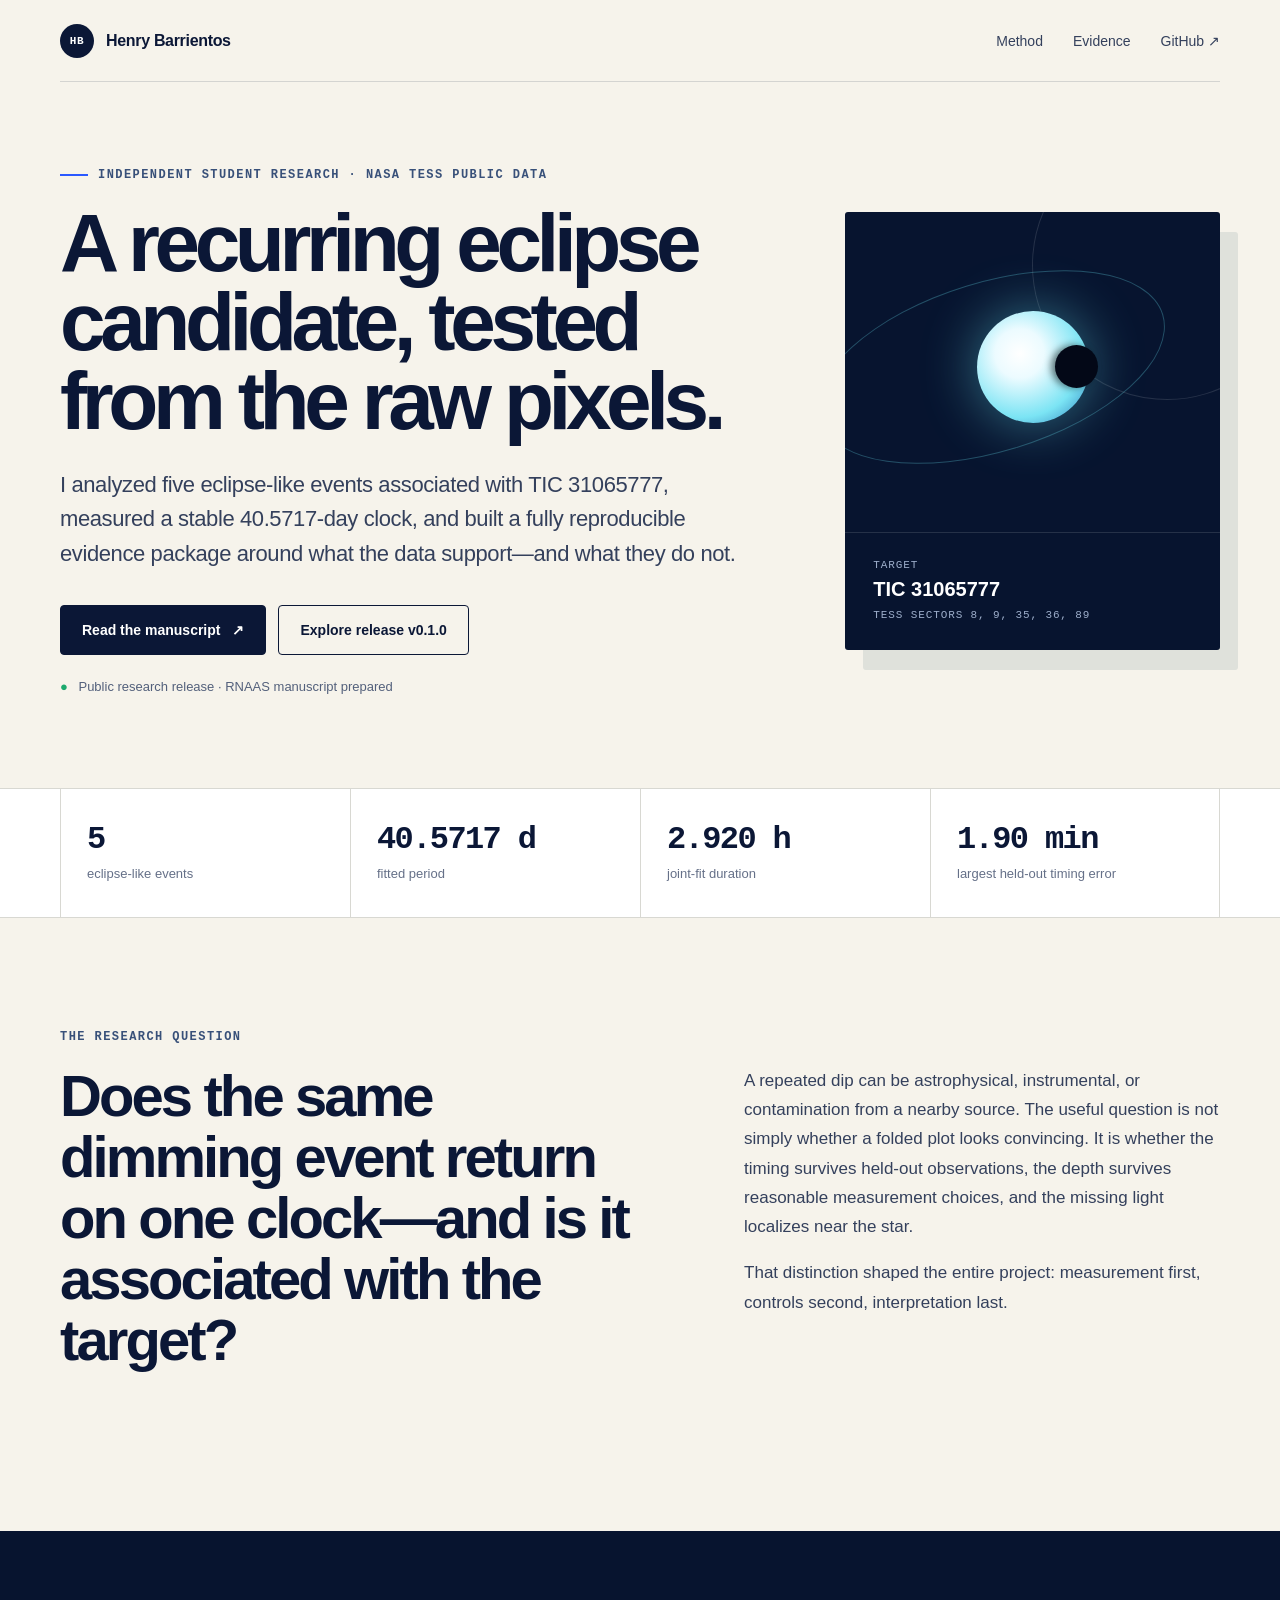
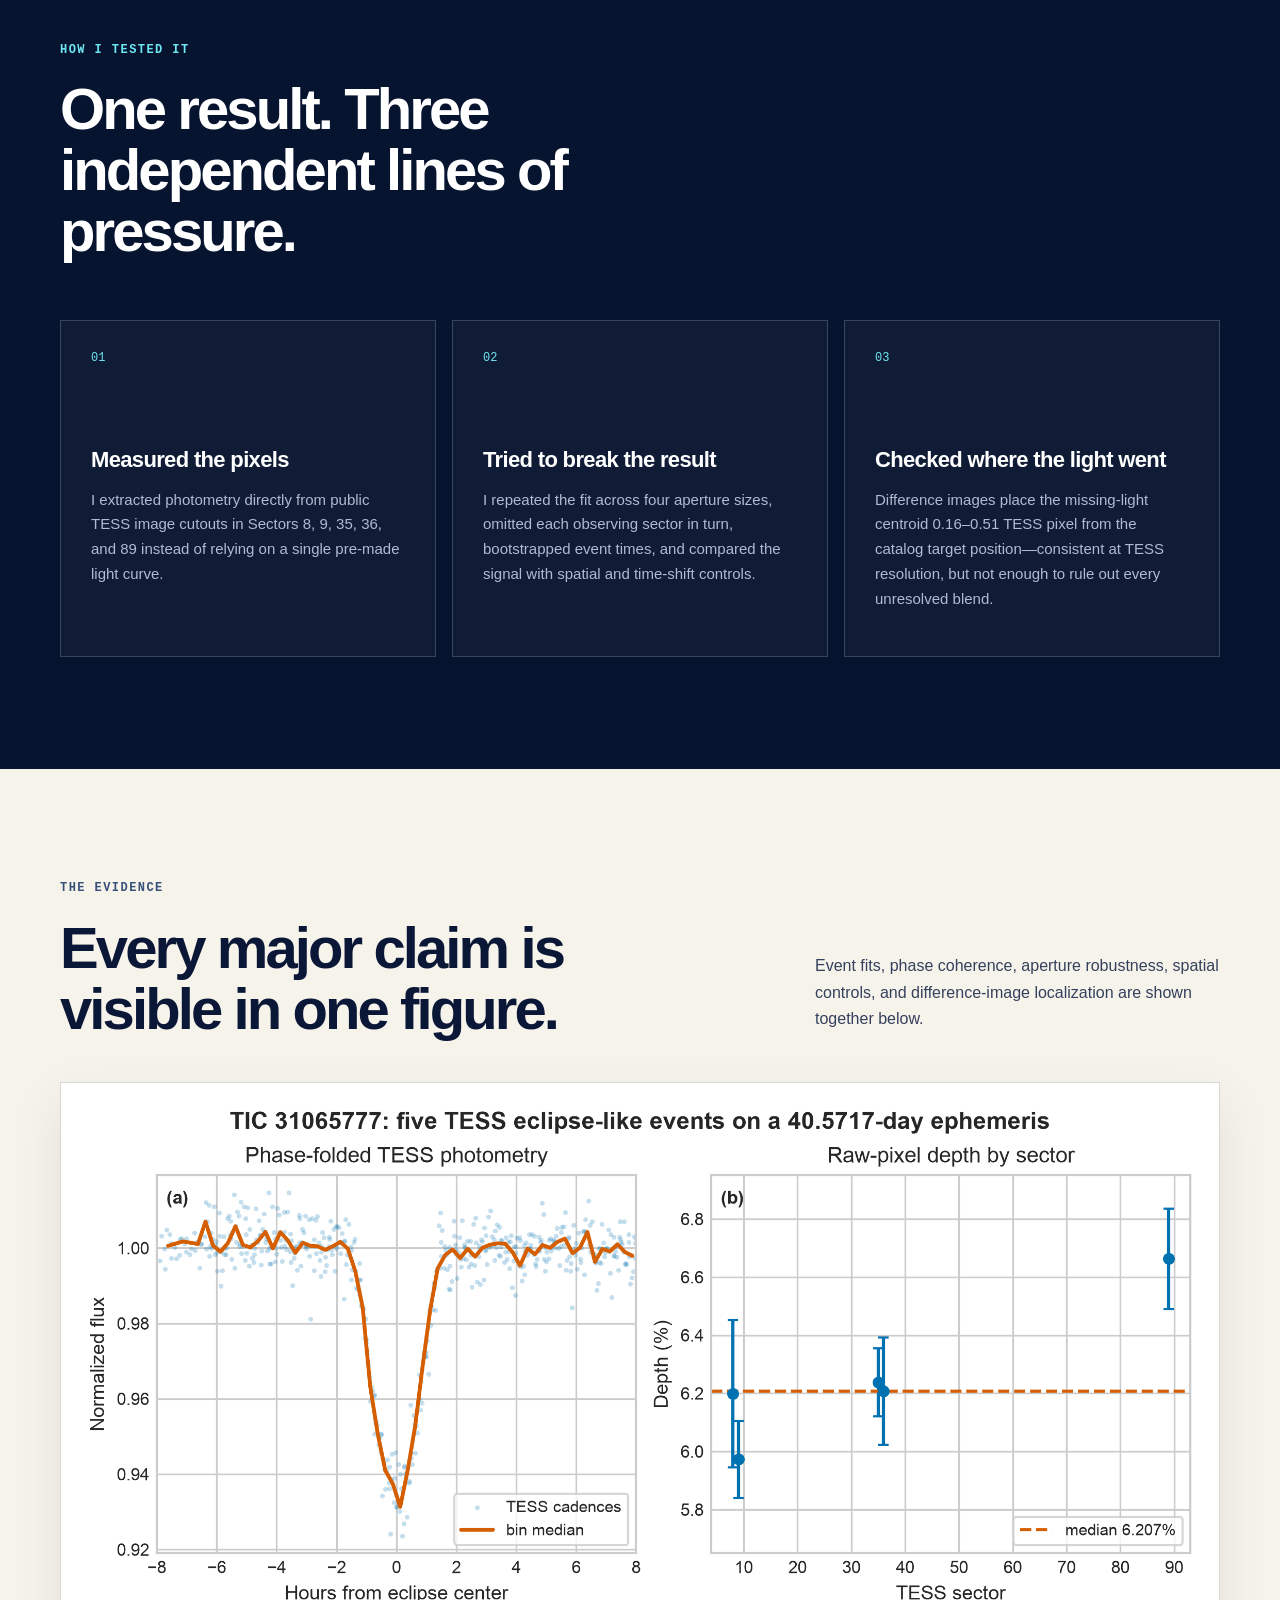
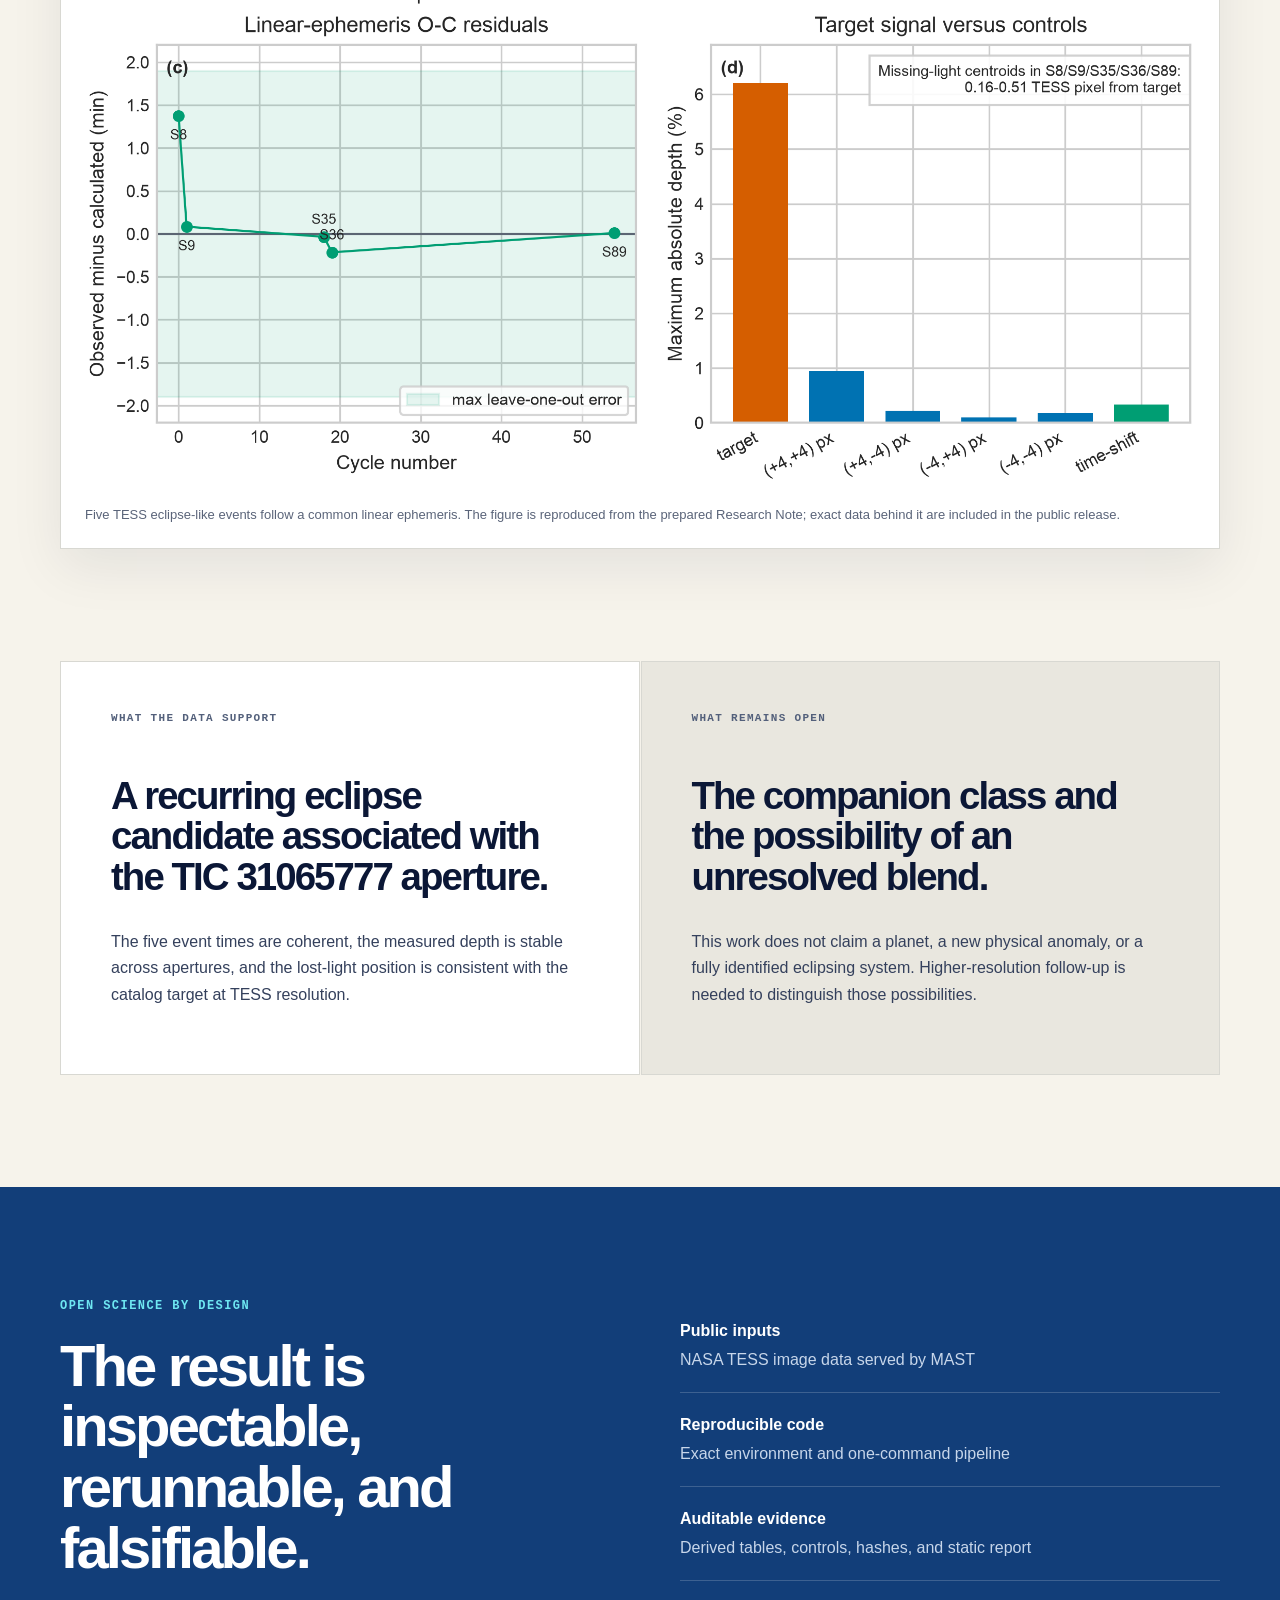
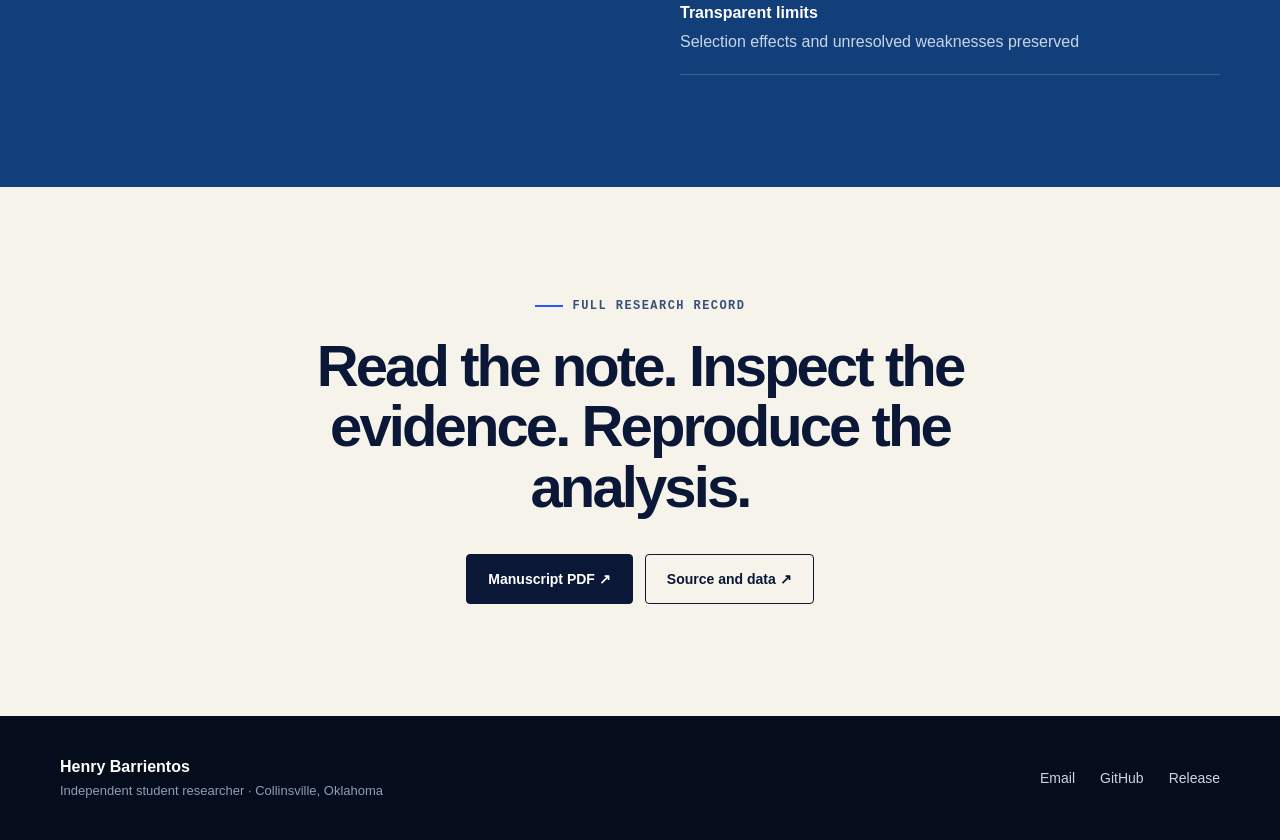
==== docs/index.html @ 2b852745 "Add public research project page" ====
<!doctype html>
<html lang="en">
<head>
  <meta charset="utf-8">
  <meta name="viewport" content="width=device-width, initial-scale=1">
  <title>TIC 31065777 Eclipse Candidate | Henry Barrientos</title>
  <meta name="description" content="An independent, reproducible TESS raw-pixel study of five eclipse-like events associated with TIC 31065777.">
  <meta property="og:type" content="website">
  <meta property="og:title" content="A recurring eclipse candidate, tested from the raw pixels">
  <meta property="og:description" content="Five TESS events, one 40.5717-day clock, and a fully reproducible evidence package by Henry Barrientos.">
  <meta property="og:image" content="https://henrybarrientos27.github.io/tic-31065777-eclipse/og.png">
  <meta name="twitter:card" content="summary_large_image">
  <link rel="stylesheet" href="styles.css">
</head>
<body>
<main>
  <nav class="nav shell" aria-label="Primary navigation">
    <a class="identity" href="#top" aria-label="Henry Barrientos research home">
      <span class="identity-mark" aria-hidden="true">HB</span><span>Henry Barrientos</span>
    </a>
    <div class="nav-links">
      <a href="#method">Method</a><a href="#evidence">Evidence</a>
      <a href="https://github.com/henrybarrientos27/tic-31065777-eclipse">GitHub ↗</a>
    </div>
  </nav>

  <section class="hero shell" id="top">
    <div class="hero-copy">
      <p class="eyebrow"><span></span> Independent student research · NASA TESS public data</p>
      <h1>A recurring eclipse candidate, tested from the raw pixels.</h1>
      <p class="lede">I analyzed five eclipse-like events associated with TIC 31065777, measured a stable 40.5717-day clock, and built a fully reproducible evidence package around what the data support—and what they do not.</p>
      <div class="actions">
        <a class="button primary" href="https://github.com/henrybarrientos27/tic-31065777-eclipse/releases/download/v0.1.0/tic_31065777_rnaas.pdf">Read the manuscript <span aria-hidden="true">↗</span></a>
        <a class="button secondary" href="https://github.com/henrybarrientos27/tic-31065777-eclipse/releases/tag/v0.1.0">Explore release v0.1.0</a>
      </div>
      <p class="status"><span aria-hidden="true">●</span> Public research release · RNAAS manuscript prepared</p>
    </div>
    <aside class="orbit-card" aria-label="Project summary">
      <div class="orbit-visual" aria-hidden="true">
        <div class="orbit orbit-one"></div><div class="orbit orbit-two"></div>
        <div class="star"></div><div class="occulting-body"></div>
      </div>
      <div class="orbit-caption"><span>Target</span><strong>TIC 31065777</strong><small>TESS Sectors 8, 9, 35, 36, 89</small></div>
    </aside>
  </section>

  <section class="metrics" aria-label="Key measurements">
    <div class="shell metric-grid">
      <div class="metric"><strong>5</strong><span>eclipse-like events</span></div>
      <div class="metric"><strong>40.5717 d</strong><span>fitted period</span></div>
      <div class="metric"><strong>2.920 h</strong><span>joint-fit duration</span></div>
      <div class="metric"><strong>1.90 min</strong><span>largest held-out timing error</span></div>
    </div>
  </section>

  <section class="section shell question">
    <p class="section-label">The research question</p>
    <div class="two-column">
      <h2>Does the same dimming event return on one clock—and is it associated with the target?</h2>
      <div>
        <p>A repeated dip can be astrophysical, instrumental, or contamination from a nearby source. The useful question is not simply whether a folded plot looks convincing. It is whether the timing survives held-out observations, the depth survives reasonable measurement choices, and the missing light localizes near the star.</p>
        <p>That distinction shaped the entire project: measurement first, controls second, interpretation last.</p>
      </div>
    </div>
  </section>

  <section class="section method-wrap" id="method">
    <div class="shell">
      <p class="section-label light">How I tested it</p>
      <h2 class="method-heading">One result. Three independent lines of pressure.</h2>
      <div class="method-grid">
        <article class="method-card"><span class="method-number">01</span><h3>Measured the pixels</h3><p>I extracted photometry directly from public TESS image cutouts in Sectors 8, 9, 35, 36, and 89 instead of relying on a single pre-made light curve.</p></article>
        <article class="method-card"><span class="method-number">02</span><h3>Tried to break the result</h3><p>I repeated the fit across four aperture sizes, omitted each observing sector in turn, bootstrapped event times, and compared the signal with spatial and time-shift controls.</p></article>
        <article class="method-card"><span class="method-number">03</span><h3>Checked where the light went</h3><p>Difference images place the missing-light centroid 0.16–0.51 TESS pixel from the catalog target position—consistent at TESS resolution, but not enough to rule out every unresolved blend.</p></article>
      </div>
    </div>
  </section>

  <section class="section shell" id="evidence">
    <div class="evidence-header">
      <div><p class="section-label">The evidence</p><h2>Every major claim is visible in one figure.</h2></div>
      <p>Event fits, phase coherence, aperture robustness, spatial controls, and difference-image localization are shown together below.</p>
    </div>
    <figure class="research-figure">
      <img src="tic-31065777-analysis.png" alt="Multipanel scientific figure showing five TESS eclipse events, their phase-folded alignment, aperture robustness, control measurements, and centroid localization near TIC 31065777.">
      <figcaption>Five TESS eclipse-like events follow a common linear ephemeris. The figure is reproduced from the prepared Research Note; exact data behind it are included in the public release.</figcaption>
    </figure>
  </section>

  <section class="section shell conclusion">
    <div class="claim supported"><p class="claim-kicker">What the data support</p><h2>A recurring eclipse candidate associated with the TIC 31065777 aperture.</h2><p>The five event times are coherent, the measured depth is stable across apertures, and the lost-light position is consistent with the catalog target at TESS resolution.</p></div>
    <div class="claim open"><p class="claim-kicker">What remains open</p><h2>The companion class and the possibility of an unresolved blend.</h2><p>This work does not claim a planet, a new physical anomaly, or a fully identified eclipsing system. Higher-resolution follow-up is needed to distinguish those possibilities.</p></div>
  </section>

  <section class="section open-science">
    <div class="shell open-grid">
      <div><p class="section-label light">Open science by design</p><h2>The result is inspectable, rerunnable, and falsifiable.</h2></div>
      <ul>
        <li><span>Public inputs</span> NASA TESS image data served by MAST</li>
        <li><span>Reproducible code</span> Exact environment and one-command pipeline</li>
        <li><span>Auditable evidence</span> Derived tables, controls, hashes, and static report</li>
        <li><span>Transparent limits</span> Selection effects and unresolved weaknesses preserved</li>
      </ul>
    </div>
  </section>

  <section class="section shell final-cta">
    <p class="eyebrow"><span></span> Full research record</p>
    <h2>Read the note. Inspect the evidence. Reproduce the analysis.</h2>
    <div class="actions centered">
      <a class="button primary" href="https://github.com/henrybarrientos27/tic-31065777-eclipse/releases/download/v0.1.0/tic_31065777_rnaas.pdf">Manuscript PDF ↗</a>
      <a class="button secondary" href="https://github.com/henrybarrientos27/tic-31065777-eclipse">Source and data ↗</a>
    </div>
  </section>

  <footer>
    <div class="shell footer-grid">
      <div><strong>Henry Barrientos</strong><p>Independent student researcher · Collinsville, Oklahoma</p></div>
      <div class="footer-links"><a href="mailto:henrywaynebarrientos@gmail.com">Email</a><a href="https://github.com/henrybarrientos27/tic-31065777-eclipse">GitHub</a><a href="https://github.com/henrybarrientos27/tic-31065777-eclipse/releases/tag/v0.1.0">Release</a></div>
    </div>
  </footer>
</main>
</body>
</html>
---- docs/styles.css ----
:root {
  --font-geist-sans: Inter, ui-sans-serif, -apple-system, BlinkMacSystemFont, "Segoe UI", sans-serif;
  --font-geist-mono: "SFMono-Regular", Consolas, "Liberation Mono", monospace;
  --ink: #0b1736;
  --ink-soft: #34405c;
  --navy: #07142f;
  --blue: #2a58ff;
  --cyan: #6ee7f2;
  --paper: #f6f3eb;
  --white: #ffffff;
  --line: #d8d8d2;
}

* { box-sizing: border-box; }

html { scroll-behavior: smooth; }

body {
  margin: 0;
  background: var(--paper);
  color: var(--ink);
  font-family: var(--font-geist-sans), Arial, sans-serif;
  -webkit-font-smoothing: antialiased;
}

a { color: inherit; text-decoration: none; }

.shell { width: min(1160px, calc(100% - 48px)); margin-inline: auto; }

.nav {
  min-height: 82px;
  display: flex;
  align-items: center;
  justify-content: space-between;
  border-bottom: 1px solid rgba(11, 23, 54, .14);
}

.identity { display: inline-flex; align-items: center; gap: 12px; font-weight: 700; letter-spacing: -.02em; }
.identity-mark {
  display: grid; place-items: center; width: 34px; height: 34px;
  border-radius: 50%; background: var(--ink); color: white;
  font: 700 11px var(--font-geist-mono), monospace; letter-spacing: .06em;
}
.nav-links { display: flex; gap: 30px; font-size: 14px; color: var(--ink-soft); }
.nav-links a:hover, .footer-links a:hover { color: var(--blue); }

.hero {
  min-height: 680px;
  display: grid;
  grid-template-columns: 1.3fr .7fr;
  align-items: center;
  gap: clamp(48px, 7vw, 92px);
  padding-block: 86px 94px;
}

.eyebrow, .section-label {
  margin: 0 0 22px;
  font: 650 12px/1.2 var(--font-geist-mono), monospace;
  letter-spacing: .12em;
  text-transform: uppercase;
  color: #385079;
}
.eyebrow { display: flex; align-items: center; gap: 10px; }
.eyebrow span { width: 28px; height: 2px; background: var(--blue); }

h1, h2, h3, p { margin-top: 0; }
h1 {
  max-width: 800px;
  margin-bottom: 28px;
  font-size: clamp(52px, 6.4vw, 86px);
  line-height: .96;
  letter-spacing: -.066em;
  font-weight: 690;
}
.lede {
  max-width: 700px;
  margin-bottom: 34px;
  color: var(--ink-soft);
  font-size: clamp(18px, 2vw, 22px);
  line-height: 1.55;
  letter-spacing: -.018em;
}
.actions { display: flex; flex-wrap: wrap; gap: 12px; }
.button {
  min-height: 50px;
  display: inline-flex;
  align-items: center;
  justify-content: center;
  gap: 12px;
  padding: 0 21px;
  border: 1px solid var(--ink);
  border-radius: 4px;
  font-size: 14px;
  font-weight: 680;
  transition: transform .15s ease, box-shadow .15s ease, background .15s ease;
}
.button:hover { transform: translateY(-2px); box-shadow: 0 8px 22px rgba(11, 23, 54, .12); }
.button.primary { background: var(--ink); color: white; }
.button.primary:hover { background: var(--blue); border-color: var(--blue); }
.button.secondary { background: transparent; }
.status { margin: 24px 0 0; color: #53607b; font-size: 13px; }
.status span { color: #1ca96d; margin-right: 7px; }

.orbit-card {
  min-height: 430px;
  display: flex;
  flex-direction: column;
  justify-content: space-between;
  overflow: hidden;
  background: var(--navy);
  color: white;
  border-radius: 3px;
  box-shadow: 18px 20px 0 #dfe1db;
}
.orbit-visual { position: relative; flex: 1; min-height: 320px; }
.orbit {
  position: absolute; border: 1px solid rgba(110, 231, 242, .28); border-radius: 50%;
  transform: rotate(-17deg);
}
.orbit-one { width: 360px; height: 170px; left: -34px; top: 70px; }
.orbit-two { width: 270px; height: 270px; right: -82px; top: -82px; border-color: rgba(255,255,255,.12); }
.star {
  position: absolute; width: 112px; height: 112px; border-radius: 50%; left: calc(50% - 56px); top: 99px;
  background: radial-gradient(circle at 38% 38%, #fff, #ecfbff 25%, #7be4f4 65%, #2476b7 100%);
  box-shadow: 0 0 55px rgba(110,231,242,.46);
}
.occulting-body {
  position: absolute; width: 43px; height: 43px; border-radius: 50%; background: #030817;
  left: calc(50% + 22px); top: 133px; box-shadow: -4px 0 7px rgba(0,0,0,.5);
}
.orbit-caption { padding: 26px 28px 29px; border-top: 1px solid rgba(255,255,255,.12); }
.orbit-caption span, .orbit-caption small { display: block; color: #9daecb; font: 11px var(--font-geist-mono), monospace; letter-spacing: .08em; text-transform: uppercase; }
.orbit-caption strong { display: block; margin: 7px 0 8px; font-size: 20px; }

.metrics { background: var(--white); border-block: 1px solid var(--line); }
.metric-grid { display: grid; grid-template-columns: repeat(4, 1fr); }
.metric { padding: 35px 26px; border-left: 1px solid var(--line); }
.metric:last-child { border-right: 1px solid var(--line); }
.metric strong { display: block; margin-bottom: 8px; font: 650 clamp(24px, 2.5vw, 35px)/1 var(--font-geist-mono), monospace; color: var(--ink); letter-spacing: -.05em; }
.metric span { color: #657088; font-size: 13px; }

.section { padding-block: 112px; }
.section h2 { font-size: clamp(34px, 4.6vw, 58px); line-height: 1.05; letter-spacing: -.05em; }
.two-column { display: grid; grid-template-columns: 1.1fr .9fr; gap: clamp(40px, 8vw, 110px); }
.two-column p { color: var(--ink-soft); font-size: 17px; line-height: 1.72; }

.method-wrap { background: var(--navy); color: white; }
.section-label.light { color: var(--cyan); }
.method-heading { max-width: 680px; margin-bottom: 58px; }
.method-grid { display: grid; grid-template-columns: repeat(3, 1fr); gap: 16px; }
.method-card { min-height: 330px; padding: 30px; border: 1px solid rgba(255,255,255,.18); background: rgba(255,255,255,.035); }
.method-number { display: block; margin-bottom: 82px; color: var(--cyan); font: 12px var(--font-geist-mono), monospace; }
.method-card h3 { margin-bottom: 15px; font-size: 22px; letter-spacing: -.03em; }
.method-card p { color: #aebbd0; line-height: 1.65; font-size: 15px; }

.evidence-header { display: grid; grid-template-columns: 1.25fr .75fr; align-items: end; gap: 80px; margin-bottom: 42px; }
.evidence-header h2 { margin-bottom: 0; }
.evidence-header > p { margin-bottom: 7px; color: var(--ink-soft); line-height: 1.65; }
.research-figure { margin: 0; background: white; padding: 22px; border: 1px solid var(--line); box-shadow: 0 18px 50px rgba(11, 23, 54, .08); }
.research-figure img { width: 100%; height: auto; display: block; }
.research-figure figcaption { padding: 18px 2px 1px; color: #5a6479; font-size: 13px; line-height: 1.55; }

.conclusion { display: grid; grid-template-columns: 1fr 1fr; gap: 1px; padding-top: 0; }
.claim { padding: 50px; border: 1px solid var(--line); }
.claim.supported { background: var(--white); }
.claim.open { background: #e9e7df; }
.claim-kicker { margin-bottom: 52px; font: 650 11px var(--font-geist-mono), monospace; color: #53607b; letter-spacing: .12em; text-transform: uppercase; }
.claim h2 { font-size: clamp(28px, 3vw, 42px); }
.claim > p:last-child { color: var(--ink-soft); line-height: 1.65; }

.open-science { background: #123e79; color: white; }
.open-grid { display: grid; grid-template-columns: 1fr 1fr; gap: 80px; }
.open-grid h2 { margin-bottom: 0; }
.open-grid ul { margin: 0; padding: 0; list-style: none; }
.open-grid li { padding: 20px 0; border-bottom: 1px solid rgba(255,255,255,.18); color: #c7d6ea; line-height: 1.5; }
.open-grid li span { display: block; margin-bottom: 5px; color: white; font-weight: 700; }

.final-cta { text-align: center; }
.final-cta .eyebrow { justify-content: center; }
.final-cta h2 { max-width: 800px; margin: 0 auto 36px; }
.actions.centered { justify-content: center; }

footer { background: #050c1c; color: white; padding-block: 42px; }
.footer-grid { display: flex; justify-content: space-between; align-items: center; gap: 30px; }
.footer-grid p { margin: 7px 0 0; color: #8f9db4; font-size: 13px; }
.footer-links { display: flex; gap: 25px; color: #cbd4e1; font-size: 14px; }

@media (max-width: 900px) {
  .hero { grid-template-columns: 1fr; padding-top: 66px; }
  .orbit-card { min-height: 390px; width: min(100%, 520px); }
  .metric-grid { grid-template-columns: repeat(2, 1fr); }
  .metric:nth-child(2) { border-right: 1px solid var(--line); }
  .metric:nth-child(-n+2) { border-bottom: 1px solid var(--line); }
  .two-column, .evidence-header, .open-grid { grid-template-columns: 1fr; gap: 30px; }
  .method-grid { grid-template-columns: 1fr; }
  .method-card { min-height: 0; }
  .method-number { margin-bottom: 45px; }
  .conclusion { grid-template-columns: 1fr; }
}

@media (max-width: 620px) {
  .shell { width: min(100% - 30px, 1160px); }
  .nav { min-height: 72px; }
  .nav-links a:not(:last-child) { display: none; }
  h1 { font-size: clamp(46px, 14vw, 66px); }
  .hero { min-height: auto; padding-block: 58px 70px; }
  .orbit-card { box-shadow: 9px 11px 0 #dfe1db; }
  .metric { padding: 25px 16px; }
  .section { padding-block: 78px; }
  .method-card, .claim { padding: 28px; }
  .research-figure { padding: 10px; }
  .footer-grid { align-items: flex-start; flex-direction: column; }
}

@media (prefers-reduced-motion: reduce) {
  html { scroll-behavior: auto; }
  .button { transition: none; }
}
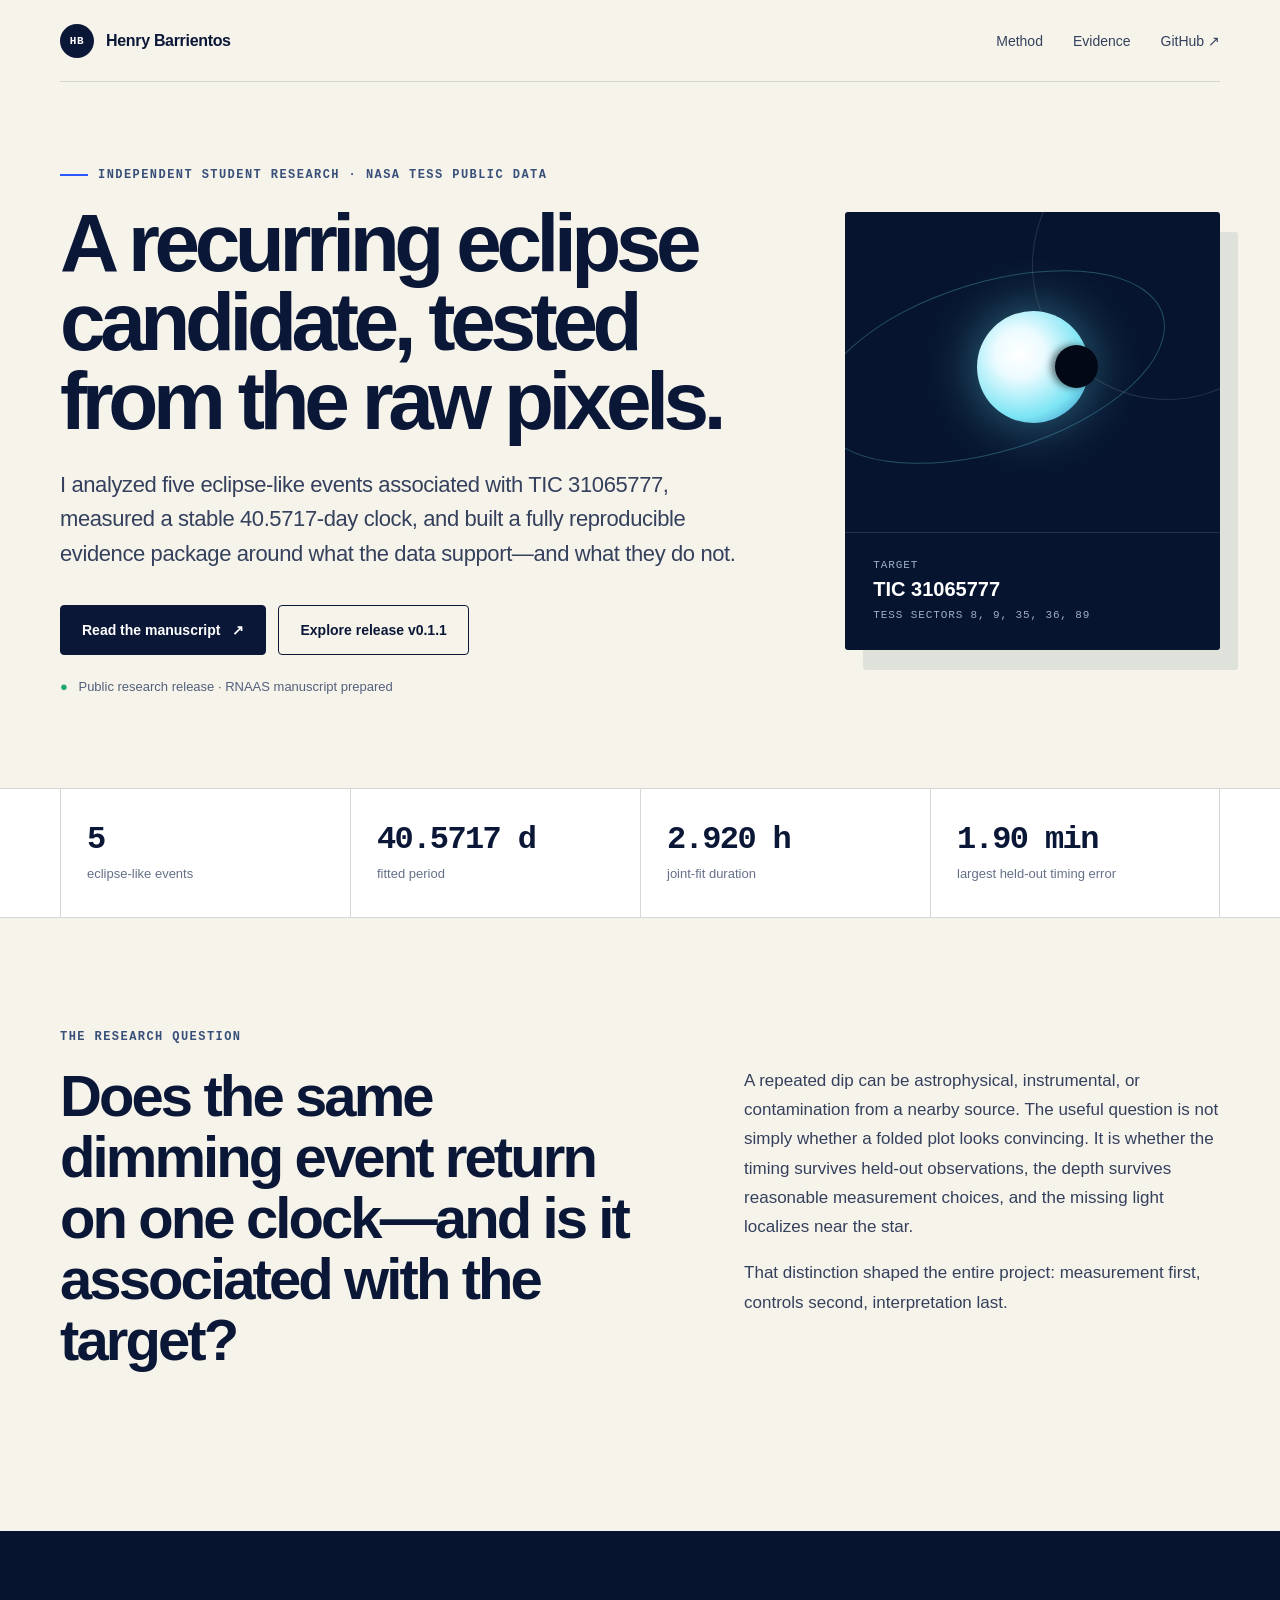
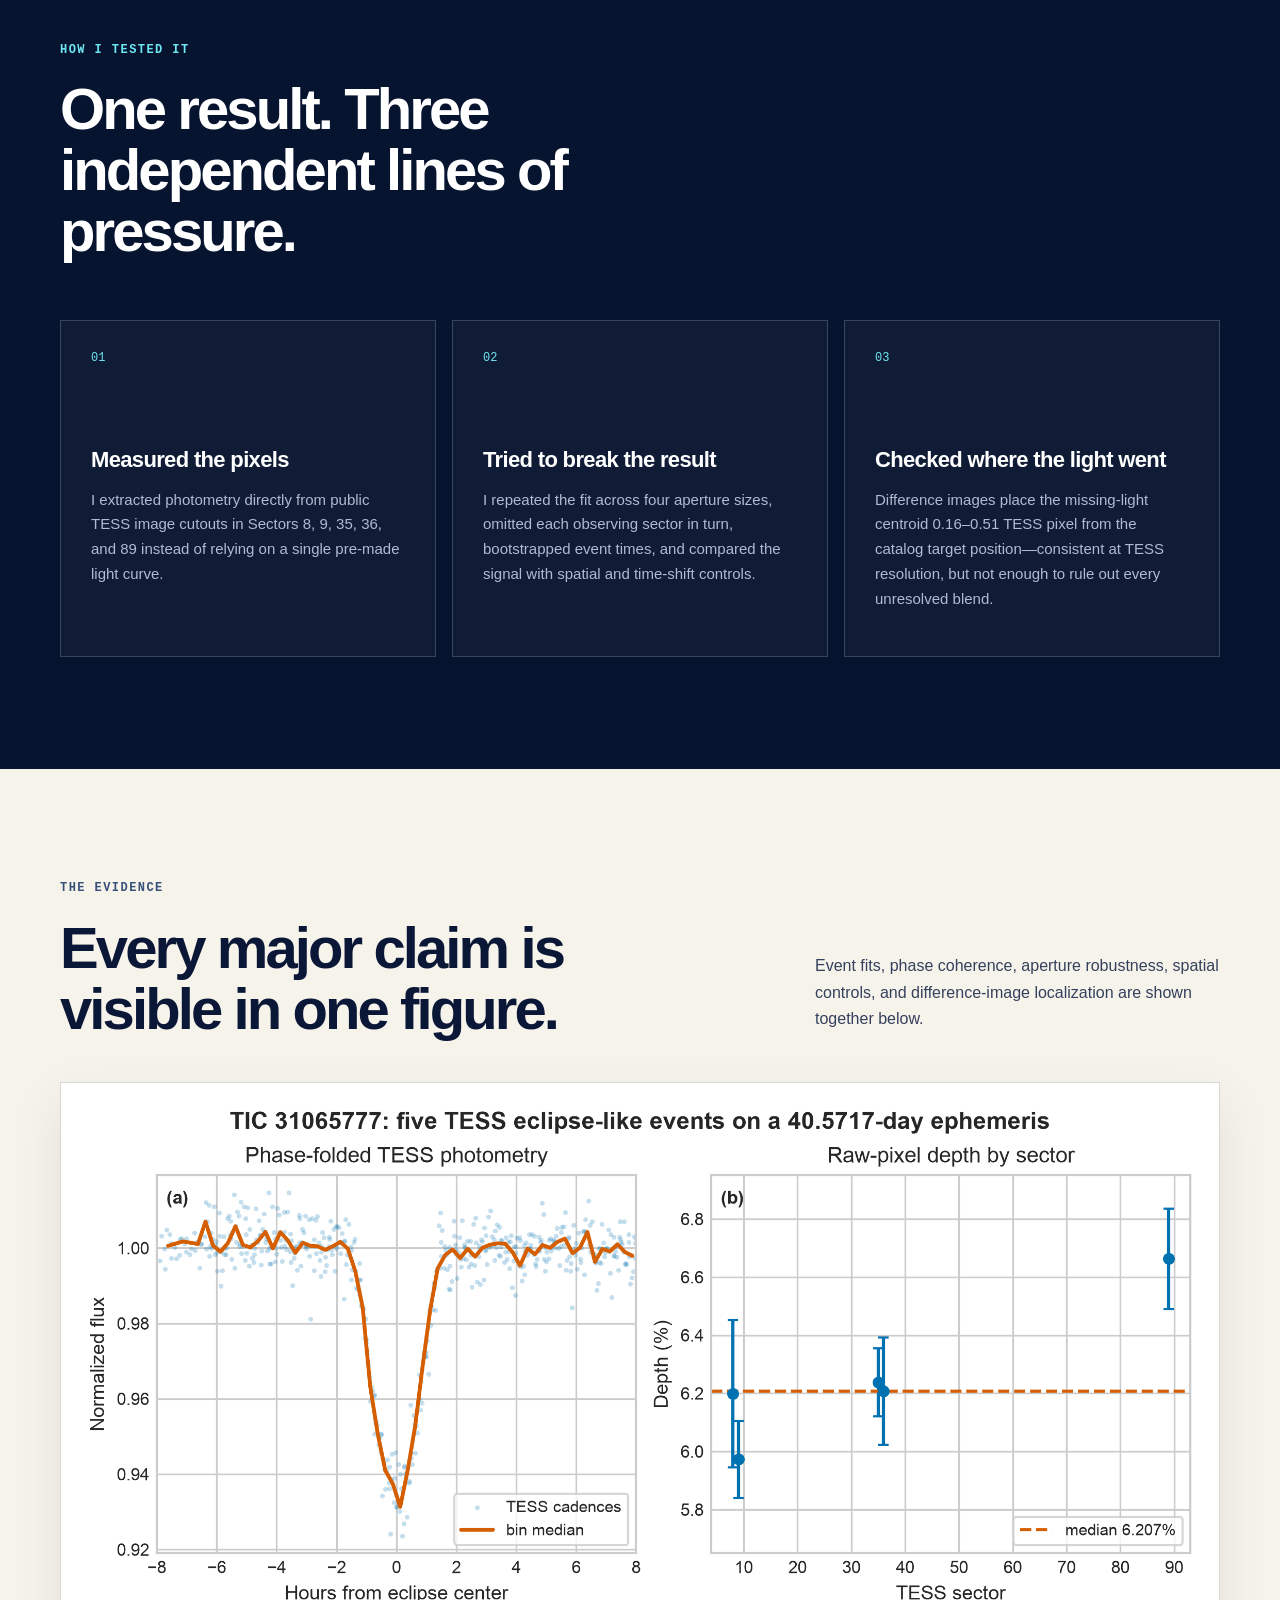
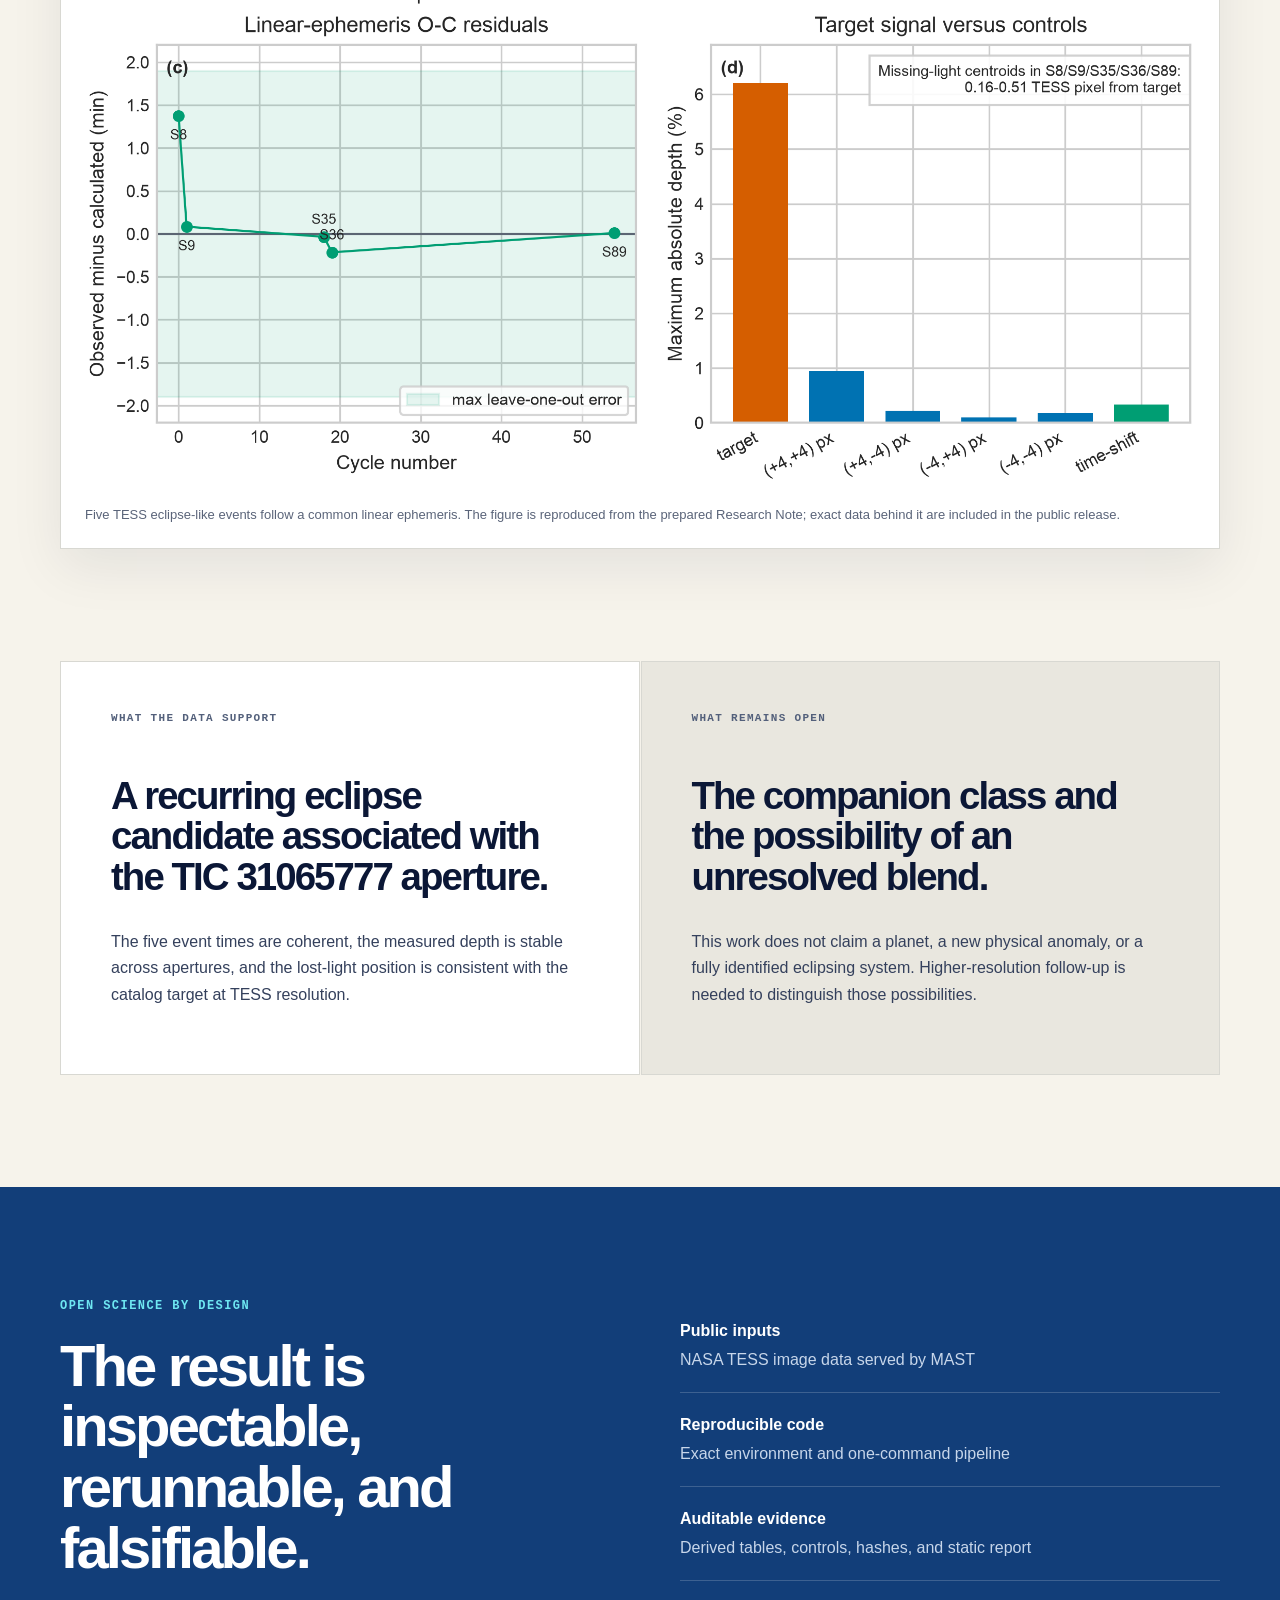
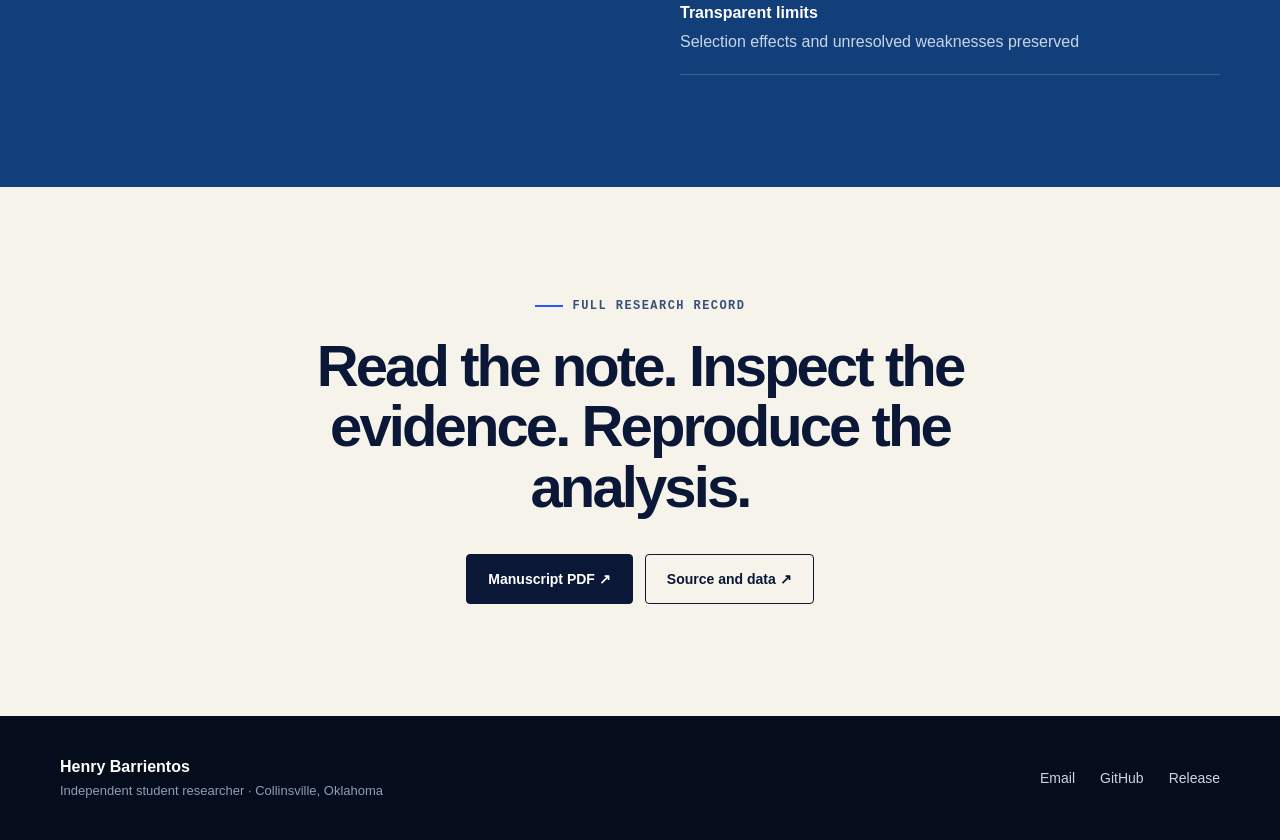
==== commit 97f4040c: "Archive DOI-enabled research release" ====
--- a/docs/index.html
+++ b/docs/index.html
@@ -30,8 +30,8 @@
       <h1>A recurring eclipse candidate, tested from the raw pixels.</h1>
       <p class="lede">I analyzed five eclipse-like events associated with TIC 31065777, measured a stable 40.5717-day clock, and built a fully reproducible evidence package around what the data support—and what they do not.</p>
       <div class="actions">
-        <a class="button primary" href="https://github.com/henrybarrientos27/tic-31065777-eclipse/releases/download/v0.1.0/tic_31065777_rnaas.pdf">Read the manuscript <span aria-hidden="true">↗</span></a>
-        <a class="button secondary" href="https://github.com/henrybarrientos27/tic-31065777-eclipse/releases/tag/v0.1.0">Explore release v0.1.0</a>
+        <a class="button primary" href="https://github.com/henrybarrientos27/tic-31065777-eclipse/releases/download/v0.1.1/tic_31065777_rnaas.pdf">Read the manuscript <span aria-hidden="true">↗</span></a>
+        <a class="button secondary" href="https://github.com/henrybarrientos27/tic-31065777-eclipse/releases/tag/v0.1.1">Explore release v0.1.1</a>
       </div>
       <p class="status"><span aria-hidden="true">●</span> Public research release · RNAAS manuscript prepared</p>
     </div>
@@ -108,7 +108,7 @@
     <p class="eyebrow"><span></span> Full research record</p>
     <h2>Read the note. Inspect the evidence. Reproduce the analysis.</h2>
     <div class="actions centered">
-      <a class="button primary" href="https://github.com/henrybarrientos27/tic-31065777-eclipse/releases/download/v0.1.0/tic_31065777_rnaas.pdf">Manuscript PDF ↗</a>
+      <a class="button primary" href="https://github.com/henrybarrientos27/tic-31065777-eclipse/releases/download/v0.1.1/tic_31065777_rnaas.pdf">Manuscript PDF ↗</a>
       <a class="button secondary" href="https://github.com/henrybarrientos27/tic-31065777-eclipse">Source and data ↗</a>
     </div>
   </section>
@@ -116,7 +116,7 @@
   <footer>
     <div class="shell footer-grid">
       <div><strong>Henry Barrientos</strong><p>Independent student researcher · Collinsville, Oklahoma</p></div>
-      <div class="footer-links"><a href="mailto:henrywaynebarrientos@gmail.com">Email</a><a href="https://github.com/henrybarrientos27/tic-31065777-eclipse">GitHub</a><a href="https://github.com/henrybarrientos27/tic-31065777-eclipse/releases/tag/v0.1.0">Release</a></div>
+      <div class="footer-links"><a href="mailto:henrywaynebarrientos@gmail.com">Email</a><a href="https://github.com/henrybarrientos27/tic-31065777-eclipse">GitHub</a><a href="https://github.com/henrybarrientos27/tic-31065777-eclipse/releases/tag/v0.1.1">Release</a></div>
     </div>
   </footer>
 </main>
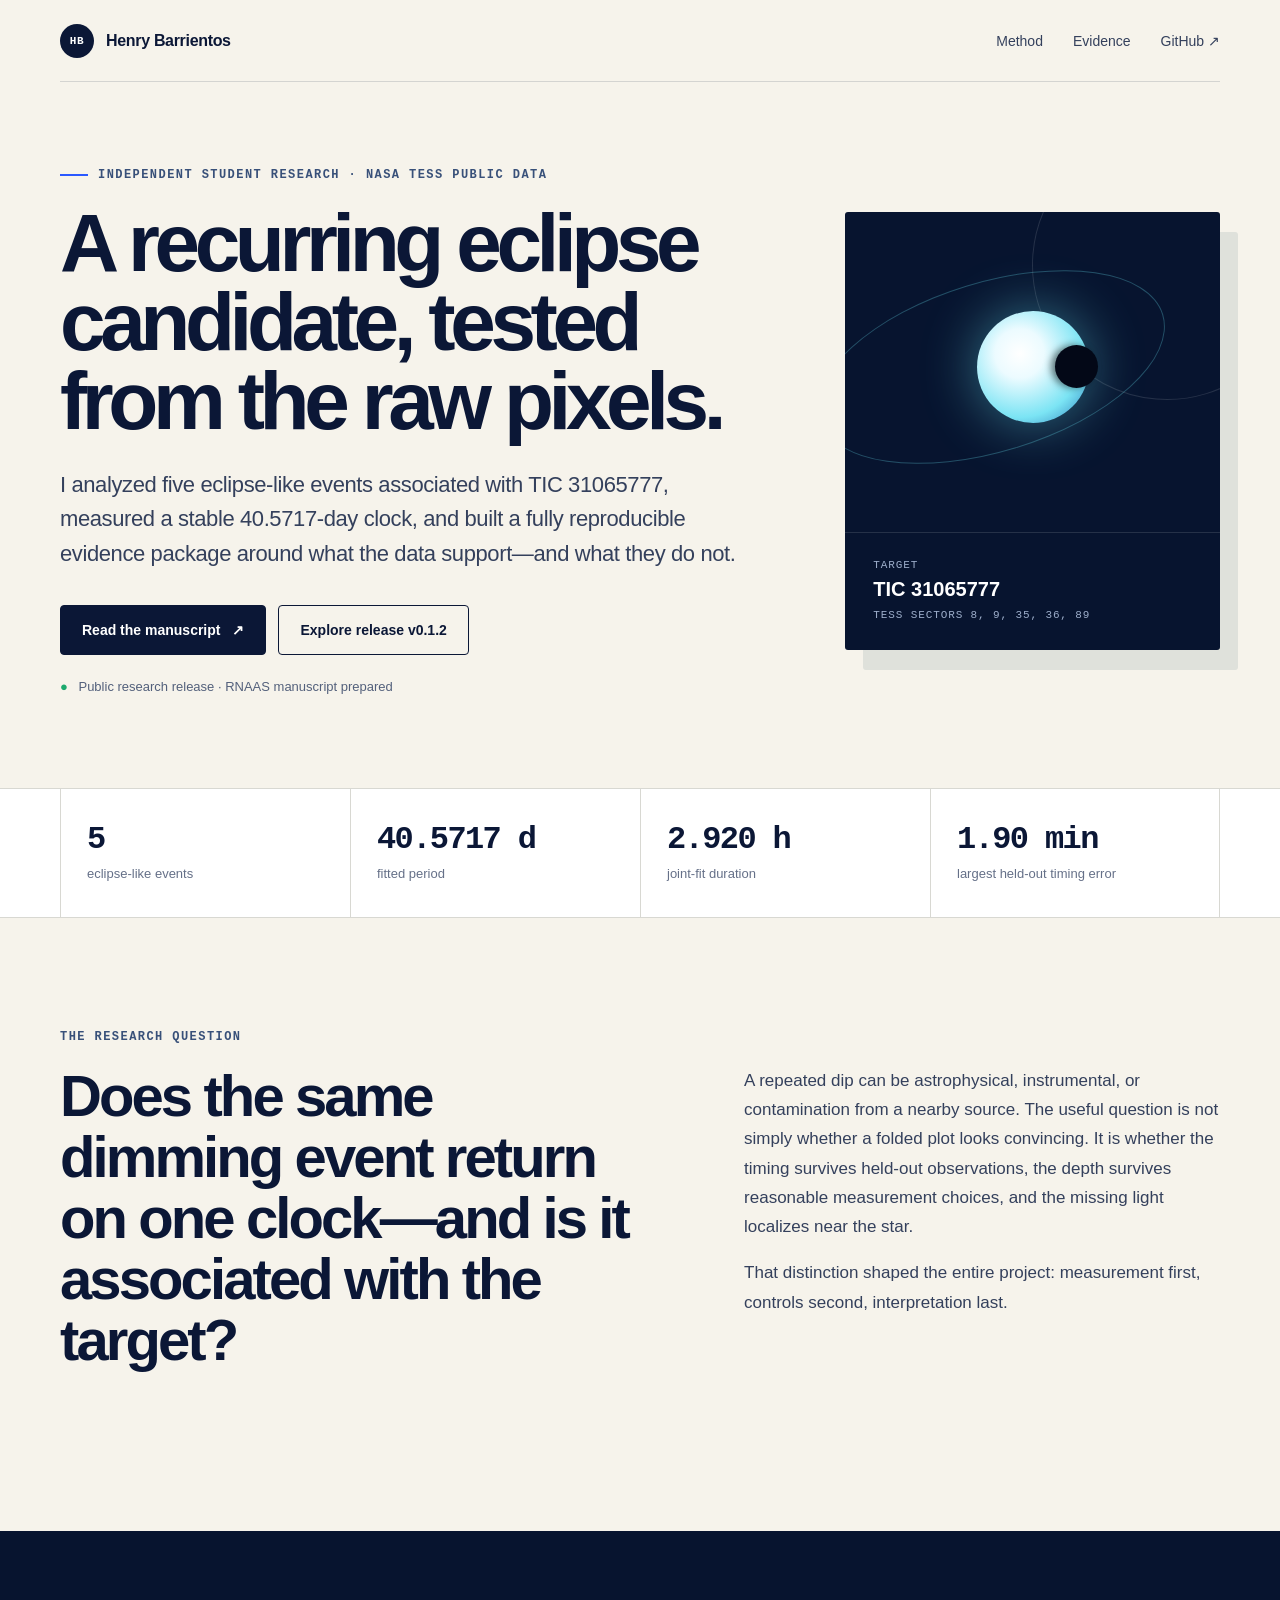
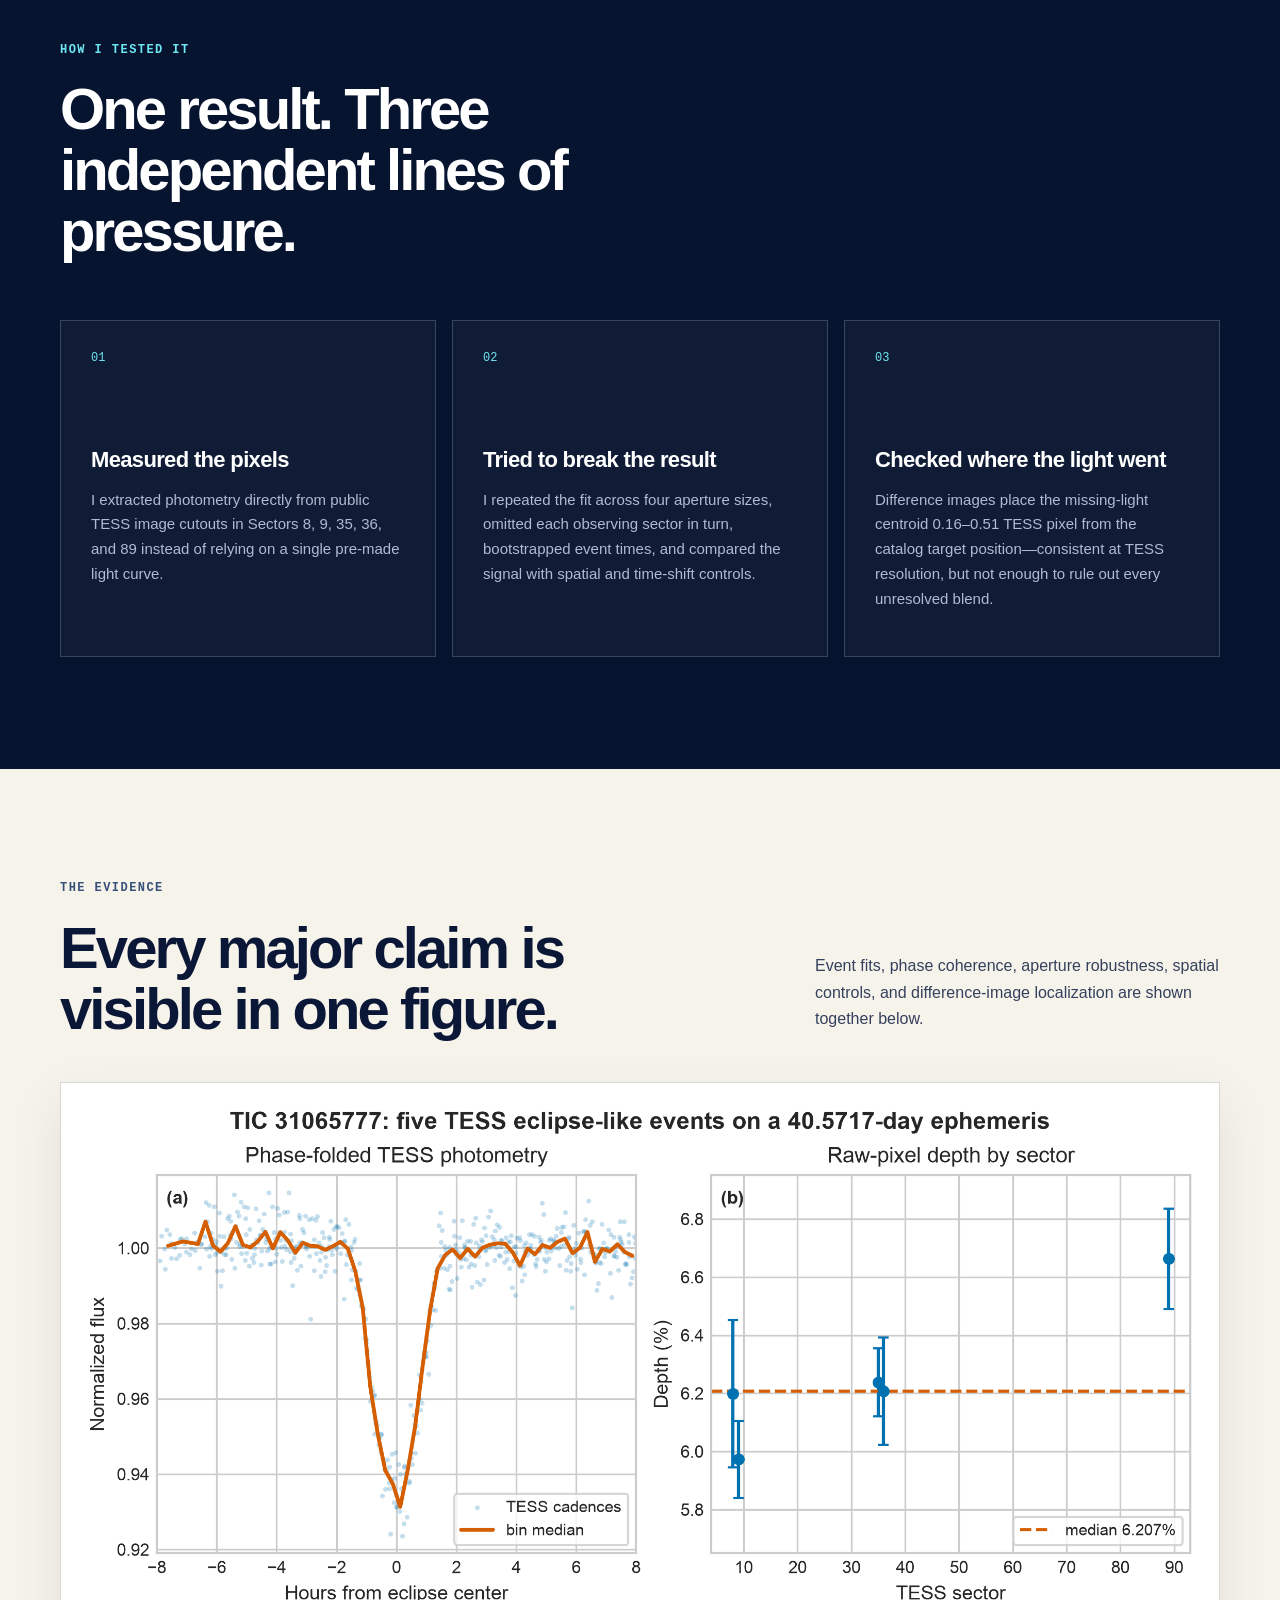
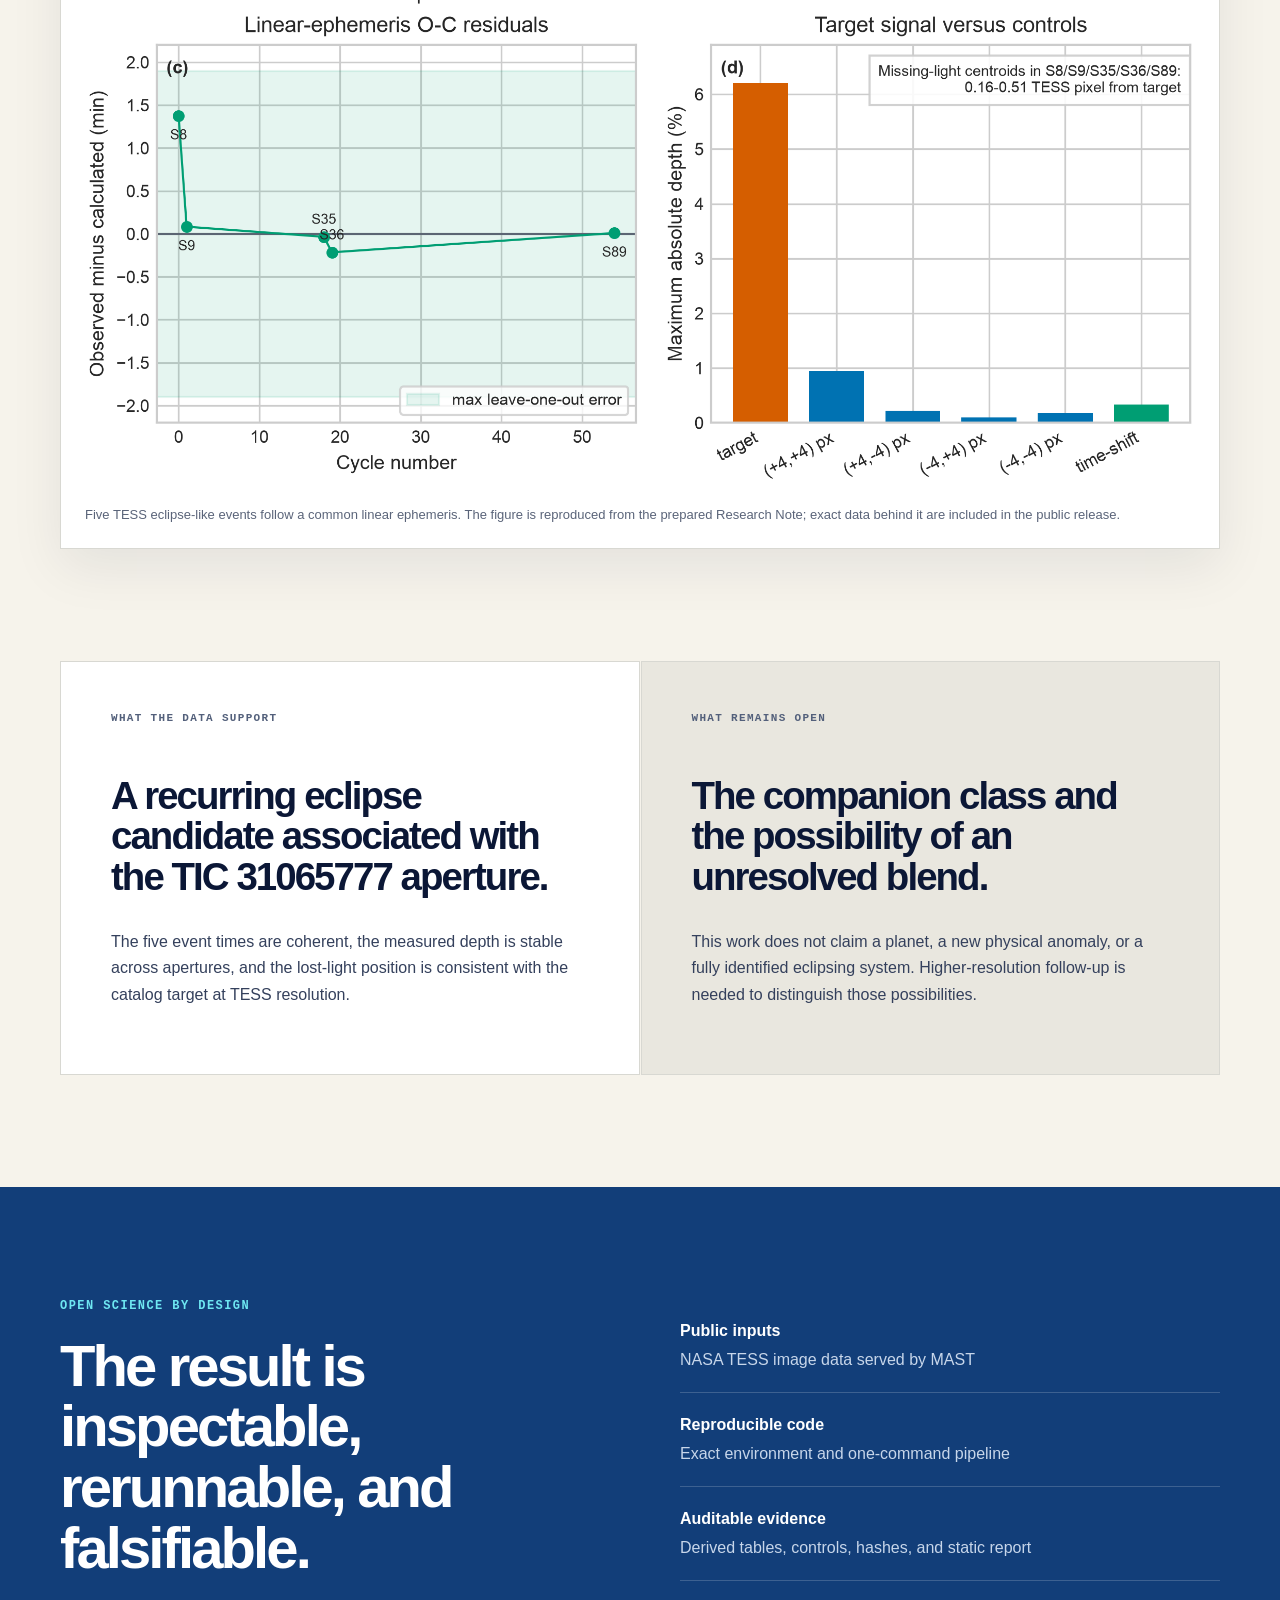
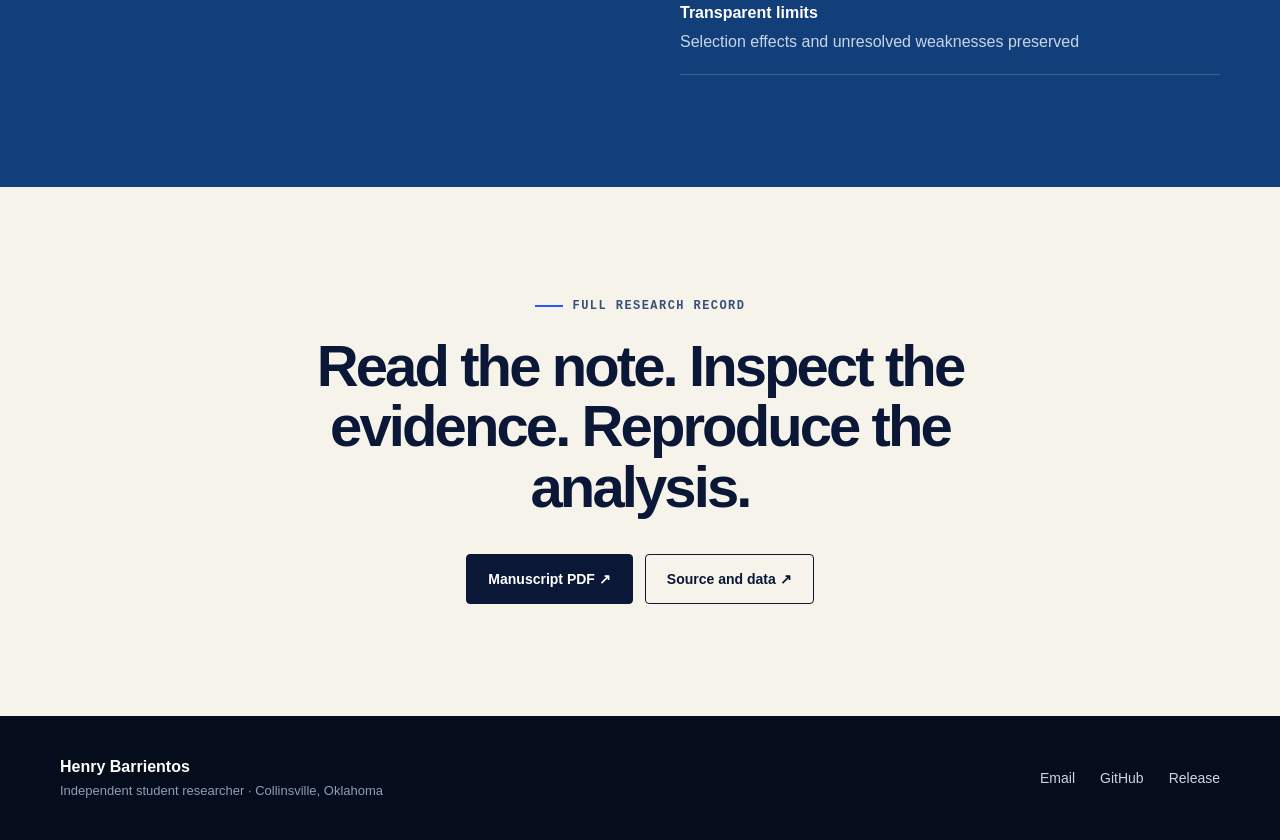
==== commit 27949f04: "Align manuscript bootstrap result with analysis" ====
--- a/docs/index.html
+++ b/docs/index.html
@@ -30,8 +30,8 @@
       <h1>A recurring eclipse candidate, tested from the raw pixels.</h1>
       <p class="lede">I analyzed five eclipse-like events associated with TIC 31065777, measured a stable 40.5717-day clock, and built a fully reproducible evidence package around what the data support—and what they do not.</p>
       <div class="actions">
-        <a class="button primary" href="https://github.com/henrybarrientos27/tic-31065777-eclipse/releases/download/v0.1.1/tic_31065777_rnaas.pdf">Read the manuscript <span aria-hidden="true">↗</span></a>
-        <a class="button secondary" href="https://github.com/henrybarrientos27/tic-31065777-eclipse/releases/tag/v0.1.1">Explore release v0.1.1</a>
+        <a class="button primary" href="https://github.com/henrybarrientos27/tic-31065777-eclipse/releases/download/v0.1.2/tic_31065777_rnaas.pdf">Read the manuscript <span aria-hidden="true">↗</span></a>
+        <a class="button secondary" href="https://github.com/henrybarrientos27/tic-31065777-eclipse/releases/tag/v0.1.2">Explore release v0.1.2</a>
       </div>
       <p class="status"><span aria-hidden="true">●</span> Public research release · RNAAS manuscript prepared</p>
     </div>
@@ -108,7 +108,7 @@
     <p class="eyebrow"><span></span> Full research record</p>
     <h2>Read the note. Inspect the evidence. Reproduce the analysis.</h2>
     <div class="actions centered">
-      <a class="button primary" href="https://github.com/henrybarrientos27/tic-31065777-eclipse/releases/download/v0.1.1/tic_31065777_rnaas.pdf">Manuscript PDF ↗</a>
+      <a class="button primary" href="https://github.com/henrybarrientos27/tic-31065777-eclipse/releases/download/v0.1.2/tic_31065777_rnaas.pdf">Manuscript PDF ↗</a>
       <a class="button secondary" href="https://github.com/henrybarrientos27/tic-31065777-eclipse">Source and data ↗</a>
     </div>
   </section>
@@ -116,7 +116,7 @@
   <footer>
     <div class="shell footer-grid">
       <div><strong>Henry Barrientos</strong><p>Independent student researcher · Collinsville, Oklahoma</p></div>
-      <div class="footer-links"><a href="mailto:henrywaynebarrientos@gmail.com">Email</a><a href="https://github.com/henrybarrientos27/tic-31065777-eclipse">GitHub</a><a href="https://github.com/henrybarrientos27/tic-31065777-eclipse/releases/tag/v0.1.1">Release</a></div>
+      <div class="footer-links"><a href="mailto:henrywaynebarrientos@gmail.com">Email</a><a href="https://github.com/henrybarrientos27/tic-31065777-eclipse">GitHub</a><a href="https://github.com/henrybarrientos27/tic-31065777-eclipse/releases/tag/v0.1.2">Release</a></div>
     </div>
   </footer>
 </main>
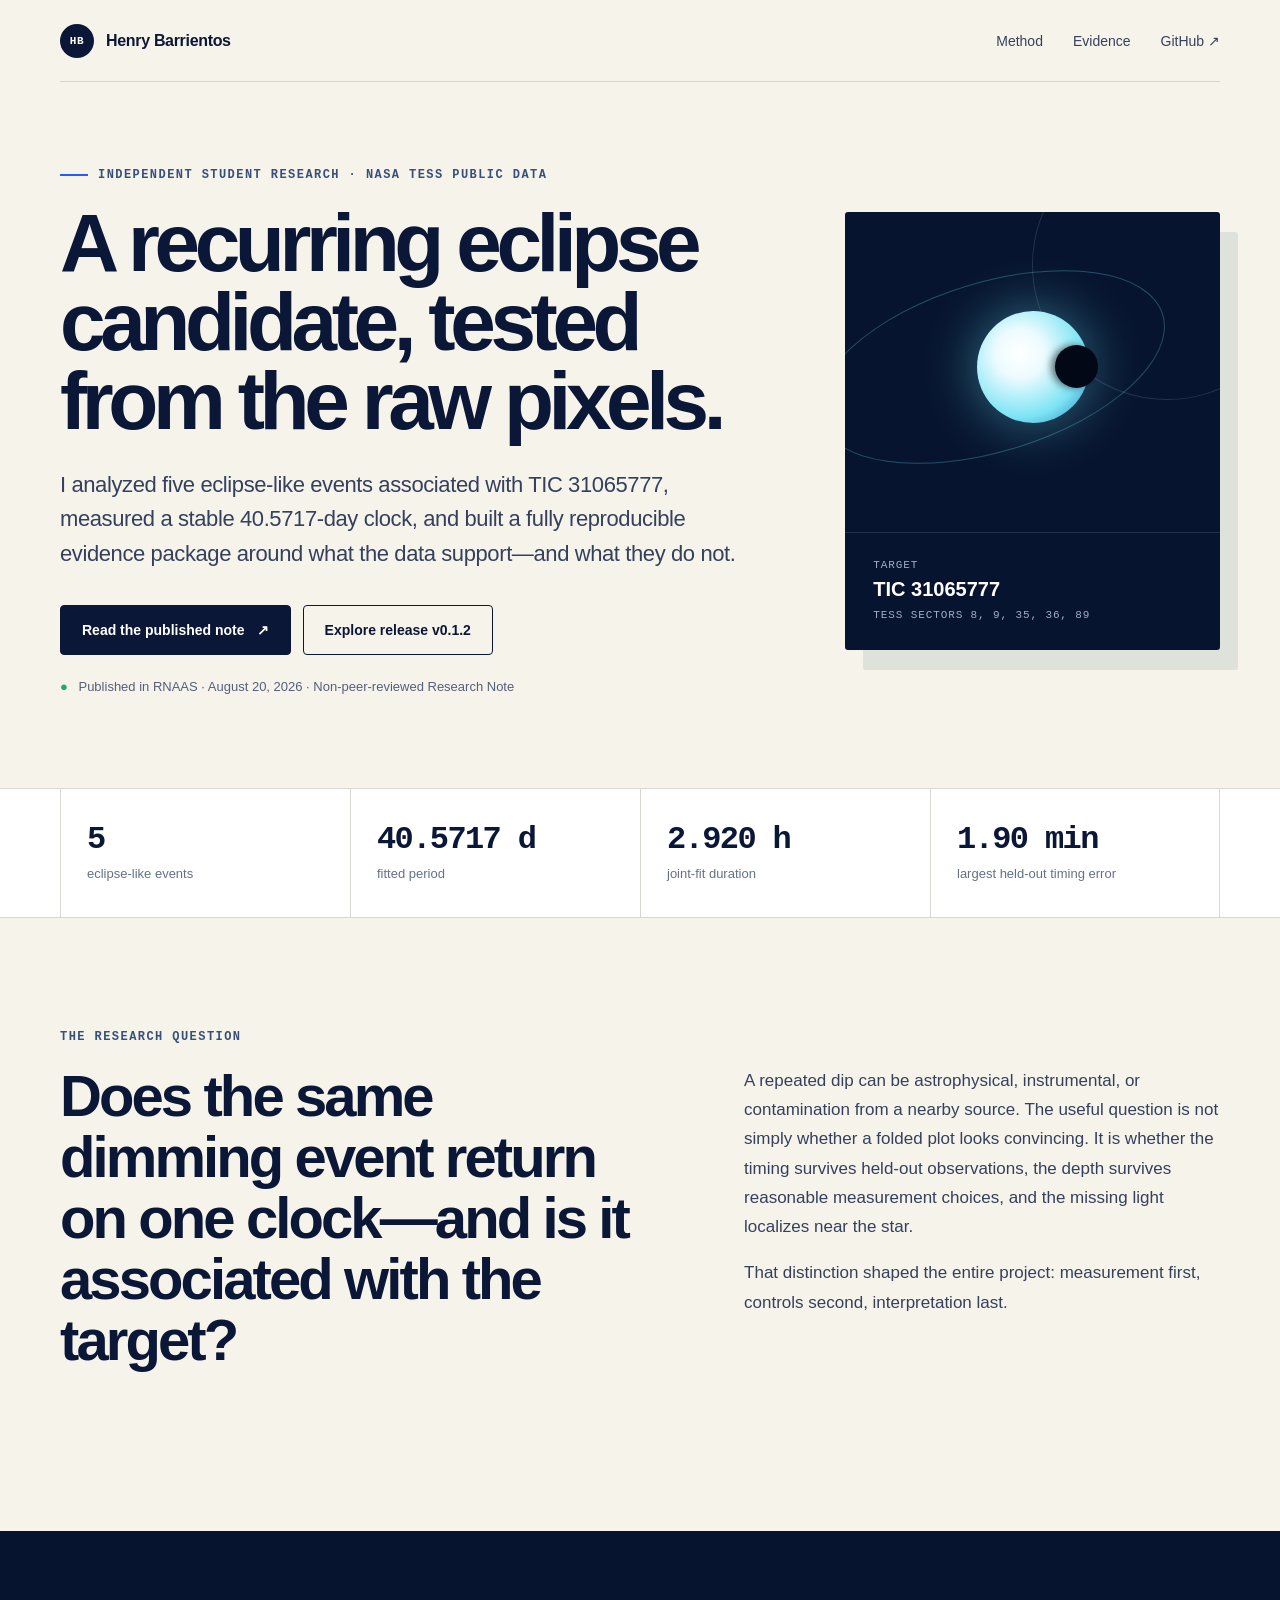
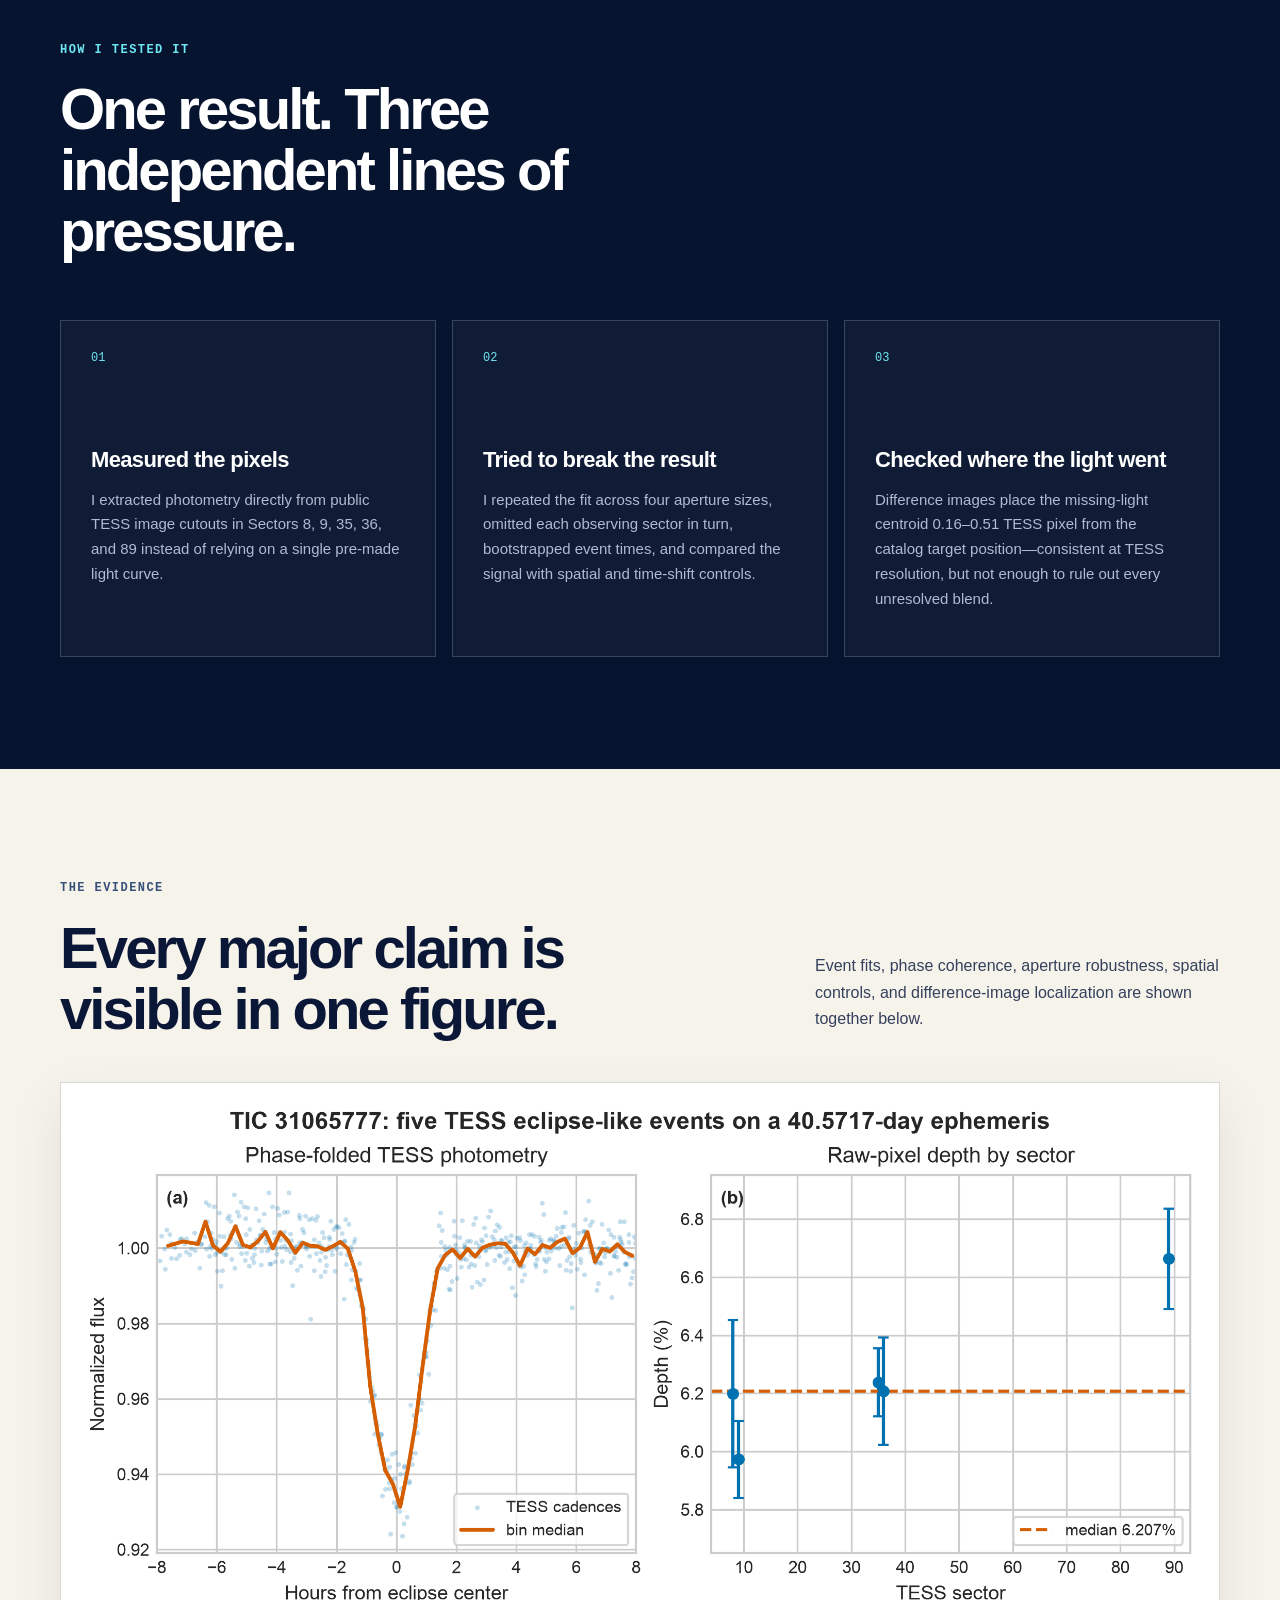
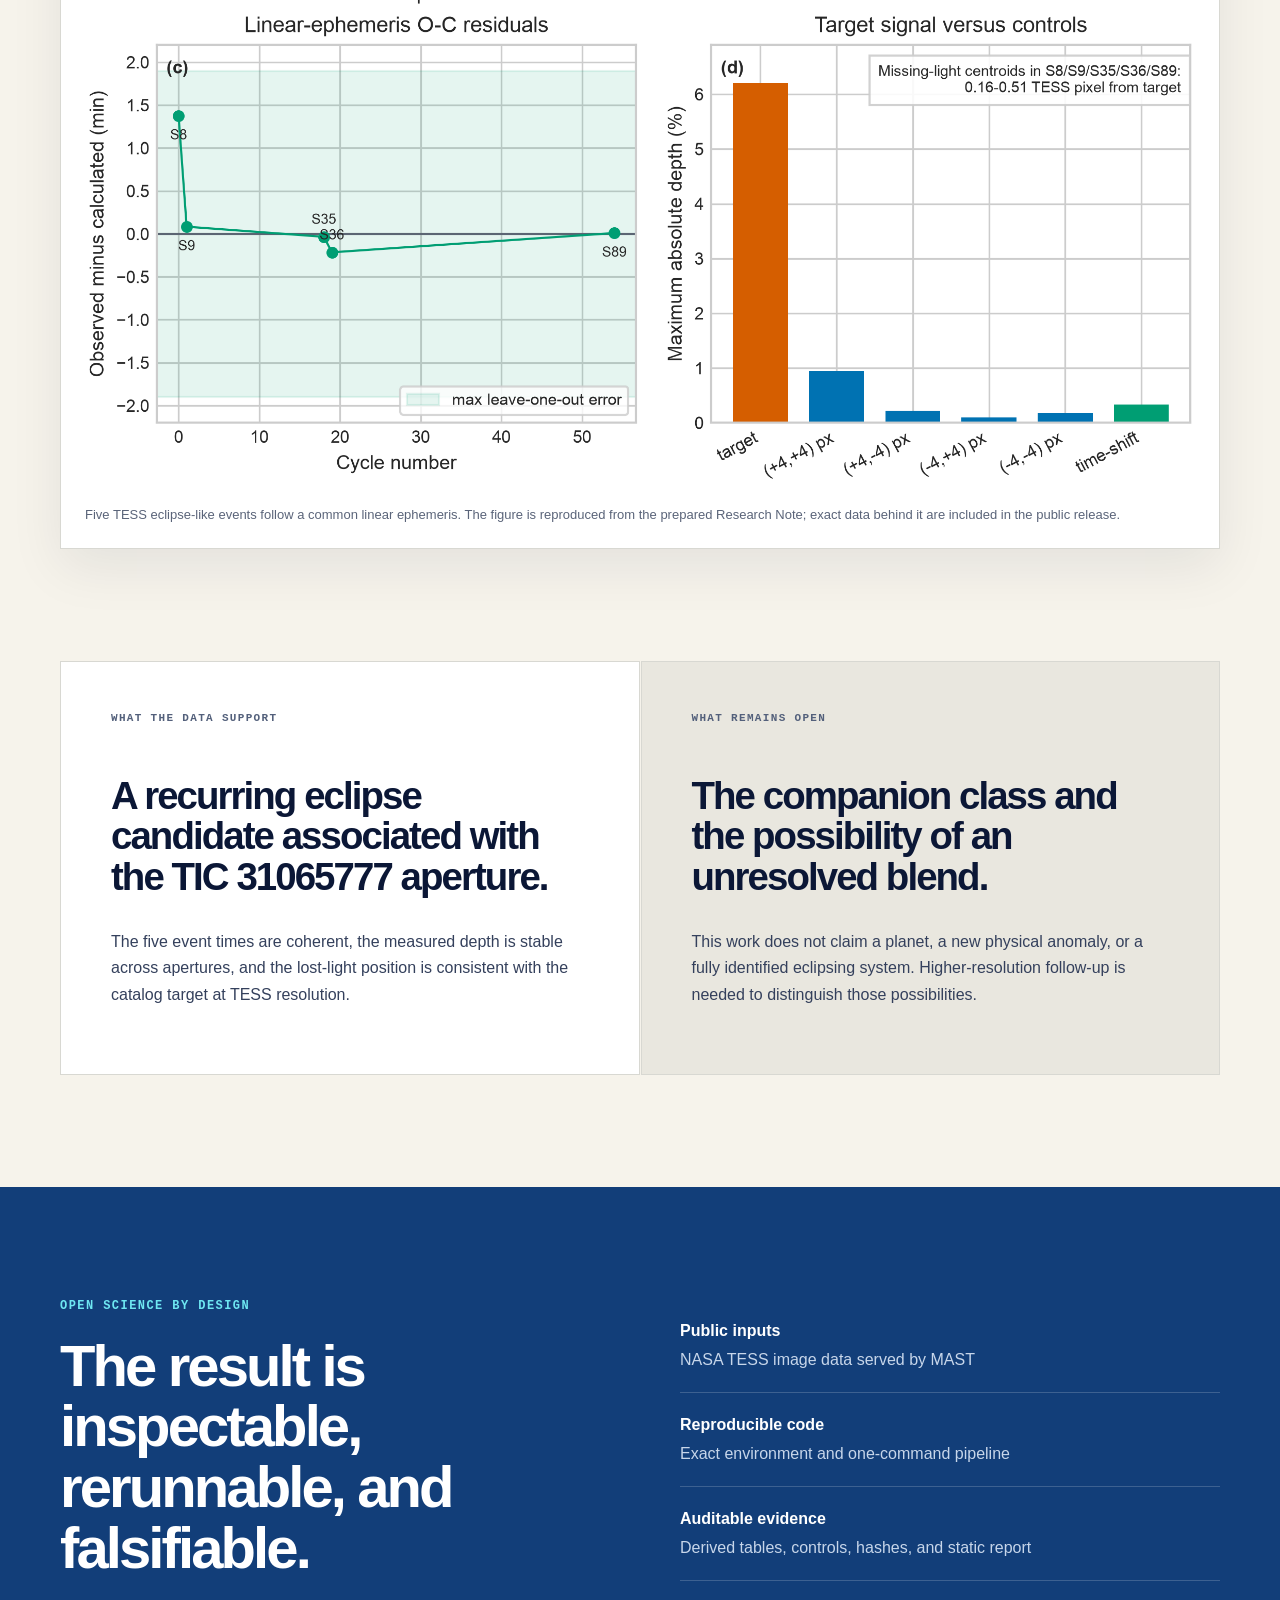
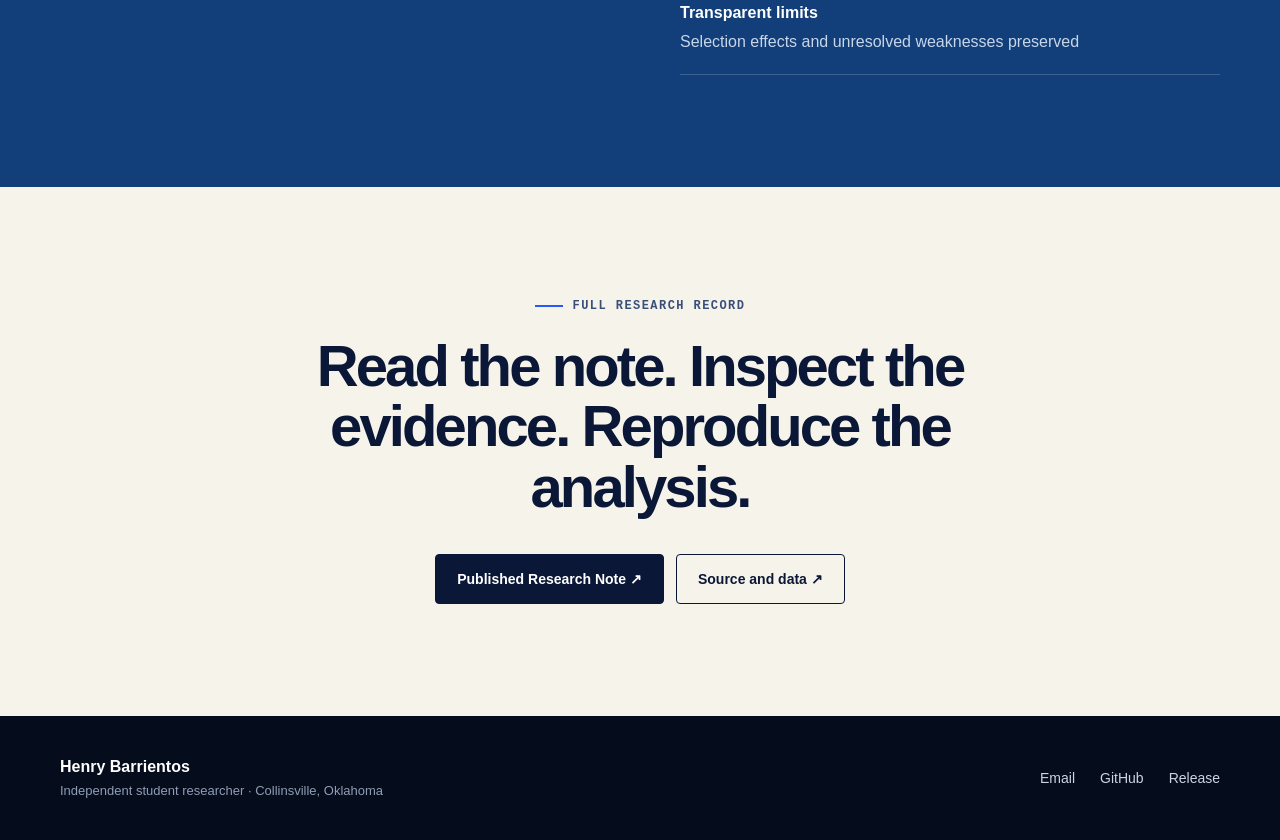
==== commit ac9a77ad: "docs: clarify research status and improve researcher onboarding" ====
--- a/docs/index.html
+++ b/docs/index.html
@@ -30,10 +30,10 @@
       <h1>A recurring eclipse candidate, tested from the raw pixels.</h1>
       <p class="lede">I analyzed five eclipse-like events associated with TIC 31065777, measured a stable 40.5717-day clock, and built a fully reproducible evidence package around what the data support—and what they do not.</p>
       <div class="actions">
-        <a class="button primary" href="https://github.com/henrybarrientos27/tic-31065777-eclipse/releases/download/v0.1.2/tic_31065777_rnaas.pdf">Read the manuscript <span aria-hidden="true">↗</span></a>
+        <a class="button primary" href="https://doi.org/10.3847/2515-5172/ae9b07">Read the published note <span aria-hidden="true">↗</span></a>
         <a class="button secondary" href="https://github.com/henrybarrientos27/tic-31065777-eclipse/releases/tag/v0.1.2">Explore release v0.1.2</a>
       </div>
-      <p class="status"><span aria-hidden="true">●</span> Public research release · RNAAS manuscript prepared</p>
+      <p class="status"><span aria-hidden="true">●</span> Published in RNAAS · August 20, 2026 · Non-peer-reviewed Research Note</p>
     </div>
     <aside class="orbit-card" aria-label="Project summary">
       <div class="orbit-visual" aria-hidden="true">
@@ -108,7 +108,7 @@
     <p class="eyebrow"><span></span> Full research record</p>
     <h2>Read the note. Inspect the evidence. Reproduce the analysis.</h2>
     <div class="actions centered">
-      <a class="button primary" href="https://github.com/henrybarrientos27/tic-31065777-eclipse/releases/download/v0.1.2/tic_31065777_rnaas.pdf">Manuscript PDF ↗</a>
+      <a class="button primary" href="https://doi.org/10.3847/2515-5172/ae9b07">Published Research Note ↗</a>
       <a class="button secondary" href="https://github.com/henrybarrientos27/tic-31065777-eclipse">Source and data ↗</a>
     </div>
   </section>
